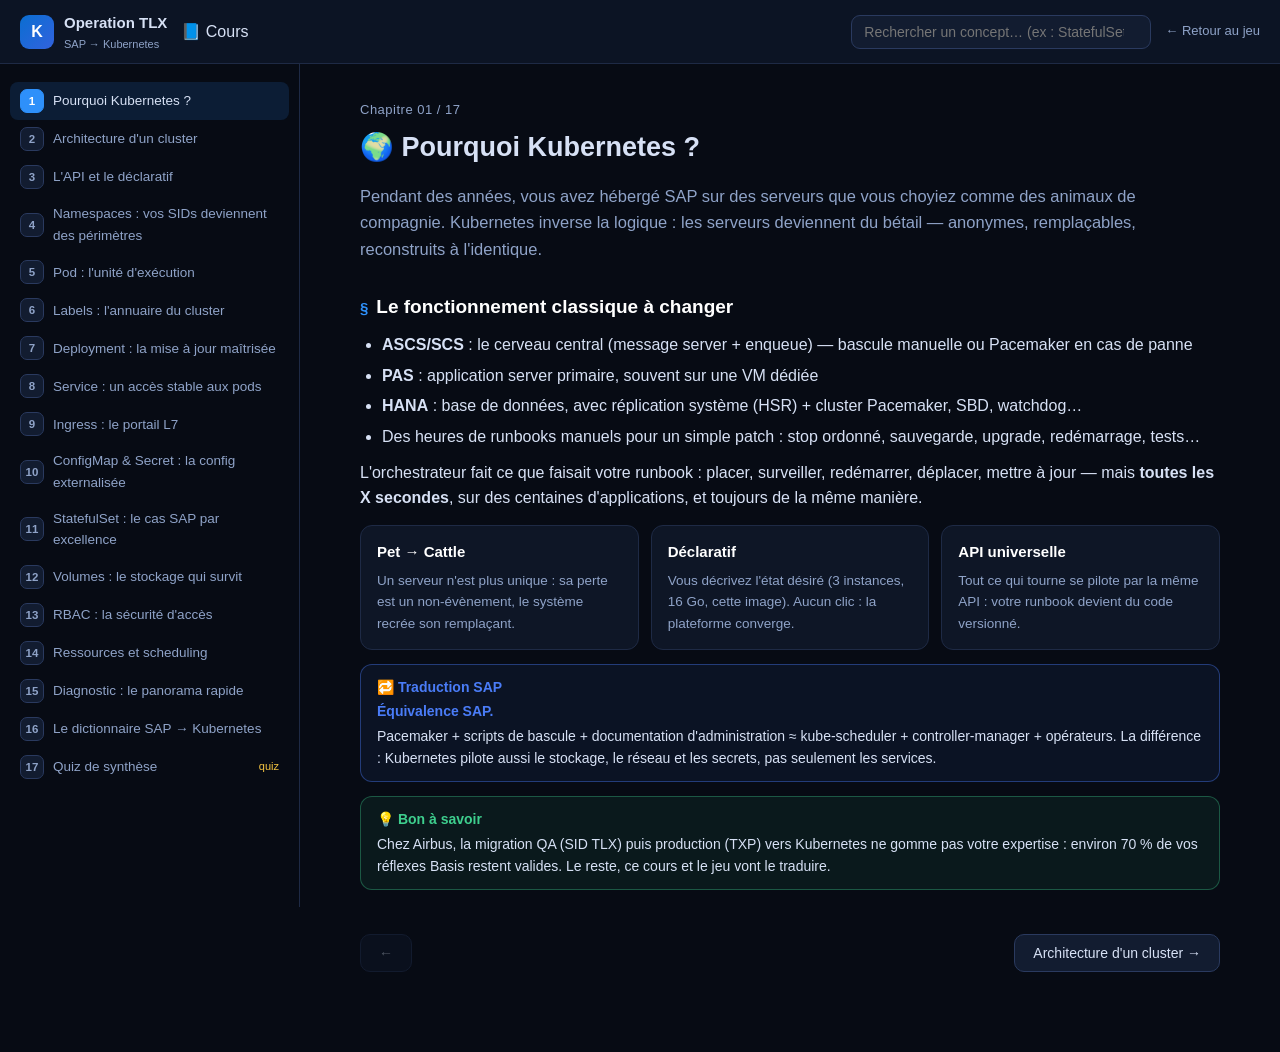
==== cours.html @ 3c425fb2 "Ajout du cours Kubernetes (cours.html) : 17 chapitres + quiz, navigation, recherche" ====
<!DOCTYPE html>
<html lang="fr">
<head>
<meta charset="UTF-8">
<meta name="viewport" content="width=device-width, initial-scale=1.0">
<title>SAP → Kubernetes · Cours — Les concepts essentiels</title>
<link rel="icon" href="data:image/svg+xml,<svg xmlns='http://www.w3.org/2000/svg' viewBox='0 0 32 32'><circle cx='16' cy='16' r='15' fill='%230A6ED1'/><text x='16' y='22' font-size='17' text-anchor='middle' fill='white' font-family='Arial' font-weight='bold'>K</text></svg>">
<style>
:root{
  --bg:#070b14; --panel:#0e1626; --panel2:#121c30; --line:#1e2a45; --line2:#2a3a5f;
  --txt:#d7e1f5; --muted:#8fa3c8; --blue:#2e90fa; --kblue:#4a7cf7; --green:#3ecf8e;
  --red:#ff6b6b; --yellow:#f5c542;
  --font:"Segoe UI",-apple-system,Roboto,"Helvetica Neue",Arial,sans-serif;
  --mono:ui-monospace,"Cascadia Code",Consolas,"Courier New",monospace;
}
*{box-sizing:border-box;margin:0;padding:0}
body{background:var(--bg);color:var(--txt);font-family:var(--font);line-height:1.6}
a{color:var(--kblue);text-decoration:none}
a:hover{text-decoration:underline}

/* ---------- Topbar ---------- */
.topbar{position:sticky;top:0;z-index:10;background:rgba(14,22,38,.92);backdrop-filter:blur(8px);
  border-bottom:1px solid var(--line);display:flex;align-items:center;gap:14px;padding:10px 20px}
.brand{display:flex;align-items:center;gap:10px;color:var(--txt)}
.brand-mark{width:34px;height:34px;border-radius:9px;background:linear-gradient(135deg,#0a6ed1,#3262de);
  display:grid;place-items:center;font-weight:800;color:#fff}
.brand-txt b{font-size:15px} .brand-txt em{display:block;font-style:normal;font-size:11px;color:var(--muted)}
.brand .tag{font-size:11px;color:var(--green);border:1px solid rgba(62,207,142,.35);padding:2px 8px;border-radius:99px}
.topbar .spacer{flex:1}
.search{background:var(--panel2);border:1px solid var(--line2);color:var(--txt);border-radius:9px;
  padding:8px 12px;width:min(300px,32vw);font-family:var(--font);font-size:14px;outline:none}
.search:focus{border-color:var(--blue)}
.backlink{font-size:13px;color:var(--muted);white-space:nowrap}

/* ---------- Layout ---------- */
.layout{display:grid;grid-template-columns:300px 1fr;max-width:1400px;margin:0 auto}
aside{border-right:1px solid var(--line);padding:18px 10px;position:sticky;top:57px;height:calc(100vh - 57px);overflow-y:auto}
.toc-item{display:flex;gap:9px;align-items:center;padding:7px 10px;border-radius:8px;cursor:pointer;color:var(--muted);font-size:13.5px}
.toc-item:hover{background:var(--panel2);color:var(--txt)}
.toc-item.active{background:rgba(46,144,250,.14);color:var(--txt)}
.toc-item .n{width:24px;height:24px;border-radius:7px;background:var(--panel2);display:grid;place-items:center;
  font-size:11.5px;font-weight:700;flex:none;border:1px solid var(--line2)}
.toc-item.active .n{background:var(--blue);border-color:var(--blue);color:#fff}
.toc-item .qt{color:var(--yellow);font-size:11px;margin-left:auto}
main{padding:26px 34px 80px;min-width:0}

/* ---------- Chapter ---------- */
.chapter{max-width:860px;margin:0 auto}
.chapter .kicker{color:var(--muted);font-size:13px;letter-spacing:.5px}
.chapter h1{font-size:27px;margin:4px 0 18px;line-height:1.25}
.chapter h2{font-size:19px;margin:30px 0 10px;color:#fff}
.chapter h2 .anchor{color:var(--blue);font-size:15px;margin-right:8px}
.chapter p{margin:10px 0}
p.dim{color:var(--muted);font-size:14px}
p.lead{font-size:16.5px;color:var(--muted)}
ul.dots{margin:10px 0 10px 22px}
ul.dots li{margin:5px 0}
code{font-family:var(--mono);font-size:.92em;background:var(--panel2);border:1px solid var(--line);
  border-radius:5px;padding:1px 6px;color:#9ecbff}

/* cards */
.grid2{display:grid;grid-template-columns:1fr 1fr;gap:14px;margin:14px 0}
.grid3{display:grid;grid-template-columns:repeat(3,1fr);gap:12px;margin:14px 0}
@media (max-width:900px){.grid2,.grid3{grid-template-columns:1fr}.layout{grid-template-columns:1fr}aside{display:none}}
.card{background:var(--panel);border:1px solid var(--line);border-radius:12px;padding:14px 16px}
.card h3{font-size:15px;margin-bottom:6px;color:#fff}
.card p{font-size:13.5px;color:var(--muted);margin:0}
.card.ui{border-color:rgba(74,124,247,.5)}
.card.wk{border-color:rgba(62,207,142,.45)}

/* callouts */
.callout{border-radius:12px;padding:12px 16px;margin:14px 0;font-size:14px;border:1px solid;line-height:1.55}
.callout b{display:block;margin-bottom:3px}
.co-tip{background:rgba(62,207,142,.07);border-color:rgba(62,207,142,.35)}.co-tip b{color:var(--green)}
.co-warn{background:rgba(255,107,107,.07);border-color:rgba(255,107,107,.35)}.co-warn b{color:var(--red)}
.co-map{background:rgba(74,124,247,.07);border-color:rgba(74,124,247,.4)}.co-map b{color:var(--kblue)}

/* code block */
.codebar{display:flex;justify-content:space-between;align-items:center;background:var(--panel2);
  border:1px solid var(--line2);border-bottom:0;border-radius:10px 10px 0 0;padding:6px 14px;font-size:12px;color:var(--muted)}
.copy{cursor:pointer;color:var(--muted);font-size:12px;background:none;border:1px solid var(--line2);border-radius:6px;padding:2px 10px}
.copy:hover{color:var(--txt);border-color:var(--kblue)}
pre{background:#04070d;border:1px solid var(--line2);border-radius:0 0 10px 10px;padding:14px 16px;
  overflow-x:auto;font-family:var(--mono);font-size:13px;line-height:1.55;margin:0 0 14px;color:#cde3ff}

/* tables */
.tbl{width:100%;border-collapse:collapse;margin:14px 0;font-size:13.5px;border:1px solid var(--line);border-radius:12px;overflow:hidden}
.tbl th{background:var(--panel2);text-align:left;padding:9px 12px;color:#fff;font-size:13px;border-bottom:1px solid var(--line2)}
.tbl td{padding:8px 12px;border-bottom:1px solid var(--line);vertical-align:top}
.tbl tr:last-child td{border-bottom:0}
.tbl .sap{color:var(--yellow);font-weight:600;white-space:nowrap}
.tbl .k8s{color:var(--kblue);font-family:var(--mono);font-size:12.5px;white-space:nowrap}

/* quiz */
.quiz{background:var(--panel);border:1px solid var(--line);border-radius:14px;padding:18px 20px;margin:16px 0}
.quiz .q{font-weight:600;margin-bottom:10px}
.opt{display:block;width:100%;text-align:left;background:var(--panel2);border:1px solid var(--line2);color:var(--txt);
  border-radius:9px;padding:9px 14px;margin:7px 0;cursor:pointer;font-family:var(--font);font-size:14px}
.opt:hover{border-color:var(--kblue)}
.opt.ok{border-color:var(--green);background:rgba(62,207,142,.12)}
.opt.ko{border-color:var(--red);background:rgba(255,107,107,.12)}
.quiz .why{margin-top:10px;font-size:13.5px;color:var(--muted);border-left:3px solid var(--line2);padding-left:12px;display:none}
.quiz .why.show{display:block}

/* nav bottom */
.ch-nav{display:flex;justify-content:space-between;gap:12px;margin-top:44px}
.ch-nav button{background:var(--panel2);border:1px solid var(--line2);color:var(--txt);border-radius:10px;
  padding:10px 18px;cursor:pointer;font-size:14px;max-width:48%}
.ch-nav button:hover:enabled{border-color:var(--blue)}
.ch-nav button:disabled{opacity:.35;cursor:default}
.toc-item.finding{border:1px dashed rgba(245,197,66,.5)}
</style>
</head>
<body>

<header class="topbar">
  <a class="brand" href="index.html">
    <span class="brand-mark">K</span>
    <span class="brand-txt"><b>Operation TLX</b><em>SAP → Kubernetes</em></span>
  </a>
  <span class="tag">📘 Cours</span>
  <div class="spacer"></div>
  <input id="search" class="search" type="search" placeholder="Rechercher un concept… (ex : StatefulSet, HANA, PVC)">
  <a class="backlink" href="index.html">← Retour au jeu</a>
</header>

<div class="layout">
  <aside id="toc"></aside>
  <main><div id="content"></div></main>
</div>

<script>
/* ================================================================
   COURS — Concepts Kubernetes pour administrateurs SAP
   Schéma des blocs :
     {p:"..."}            paragraphe
     {lead:"..."}         chapô
     {dim:"..."}          note en second plan
     {h:"...", sub:"..."} sous-titre
     {ul:[...]}           liste à puces (HTML accepté)
     {tip:"..."} / {warn:"..."} / {map:"..."}   encarts
     {code:"bash", t:"titre", src:`...`}        bloc de code copiable
     {tbl:[[en-têtes…], [ligne…]]}              tableau
     {panels:[{cls,h,list:[[terme,desc]]}]}     2 colonnes papiers
     {cards:[{h,t}]} / {cards3:[{h,t}]}         cartes
   ================================================================ */
const CHAPTERS = [

/* ---------------- 1 ---------------- */
{ title:"Pourquoi Kubernetes ?", icon:"🌍", blocks:[
  {lead:"Pendant des années, vous avez hébergé SAP sur des serveurs que vous choyiez comme des animaux de compagnie. Kubernetes inverse la logique : les serveurs deviennent du bétail — anonymes, remplaçables, reconstruits à l'identique."},
  {h:"Le fonctionnement classique à changer", t:"Un paysage SAP 3-tiers installé à l'ancienne, c'est :"},
  {ul:[ "<b>ASCS/SCS</b> : le cerveau central (message server + enqueue) — bascule manuelle ou Pacemaker en cas de panne",
        "<b>PAS</b> : application server primaire, souvent sur une VM dédiée",
        "<b>HANA</b> : base de données, avec réplication système (HSR) + cluster Pacemaker, SBD, watchdog…",
        "Des heures de runbooks manuels pour un simple patch : stop ordonné, sauvegarde, upgrade, redémarrage, tests…"]},
  {p:"L'orchestrateur fait ce que faisait votre runbook : placer, surveiller, redémarrer, déplacer, mettre à jour — mais <b>toutes les X secondes</b>, sur des centaines d'applications, et toujours de la même manière."},
  {cards:[
    {h:"Pet → Cattle", t:"Un serveur n'est plus unique : sa perte est un non-évènement, le système recrée son remplaçant."},
    {h:"Déclaratif", t:"Vous décrivez l'état désiré (3 instances, 16 Go, cette image). Aucun clic : la plateforme converge."},
    {h:"API universelle", t:"Tout ce qui tourne se pilote par la même API : votre runbook devient du code versionné."}]},
  {map:"<b>Équivalence SAP.</b> Pacemaker + scripts de bascule + documentation d'administration ≈ kube-scheduler + controller-manager + opérateurs. La différence : Kubernetes pilote aussi le stockage, le réseau et les secrets, pas seulement les services."},
  {tip:"Chez Airbus, la migration QA (SID TLX) puis production (TXP) vers Kubernetes ne gomme pas votre expertise : environ 70 % de vos réflexes Basis restent valides. Le reste, ce cours et le jeu vont le traduire."}
]},

/* ---------------- 2 ---------------- */
{ title:"Architecture d'un cluster", icon:"🏗️", blocks:[
  {p:"Un cluster Kubernetes = un cerveau (<b>control plane</b>) + des muscles (<b>nodes</b>). Comme dans un paysage SAP : l'ASCS décide, les application servers exécutent."},
  {panels:[
    {cls:"ui", h:"Control plane — le « ASCS du cluster »", list:[
      ["kube-apiserver","La porte d'entrée unique : HTTPS/REST, authentifie et valide chaque requête. C'est LUI le cluster."],
      ["etcd","La mémoire (base clé-valeur) : liste des pods, config, secrets. Sauvegarder etcd = sauvegarder le cluster."],
      ["kube-scheduler","Le placeur : choisit sur quel node tourne chaque pod (CPU/RAM, affinité, contraintes)."],
      ["controller-manager","Les boucles de réconciliation : « l'état réel ≠ état désiré ? → corriger ». En continu."]]},
    {cls:"wk", h:"Node — le serveur de travail", list:[
      ["kubelet","L'agent : dialogue avec l'API, démarre les conteneurs, applique les health checks. Votre équivalent sapstart."],
      ["kube-proxy","Le routage du trafic réseau vers les pods (règles iptables/eBPF)."],
      ["container runtime","containerd / CRI-O : exécute les images. Docker n'est plus requis."],
      ["addons","CNI (réseau), CSI (stockage), CoreDNS (résolution de noms), metrics-server."]]}]},
  {warn:"<b>Ne jamais SSH sur un node control-plane les mains dans les poches.</b> On ne bricole pas le cerveau : tout passe par l'API server, seul composant autorisé à écrire dans etcd."},
  {code:"bash", t:"Voir l'état d'un cluster (le premier geste de chaque matin)", src:
`# Le « SAPGUI » de Kubernetes : un seul outil, tout le système
kubectl get nodes                     # les serveurs et leur statut
kubectl get nodes -o wide             # + version, OS, IP
kubectl top nodes                     # consommation CPU/RAM
kubectl describe node <node>          # détails techniques`},
  {map:"<b>Équivalence SAP.</b> Cluster Kubernetes ≈ votre datacenter physique entier. Node ≈ un hôte VM. Control plane ≈ ASCS + MDC du paysage. kubelet ≈ sapstart + sapcontrol."}
]},

/* ---------------- 3 ---------------- */
{ title:"L'API et le déclaratif", icon:"📜", blocks:[
  {lead:"Le principe fondateur : vous ne dites pas « fais ceci ». Vous décrivez <b>l'état désiré</b>, et le cluster s'arrange pour s'y tenir — en permanence."},
  {h:"Un manifest = une carte d'identité", t:"Tout objet Kubernetes est du YAML avec 4 sections :"},
  {code:"yaml", t:"Anatomie d'un objet Kubernetes", src:
`apiVersion: apps/v1        # quelle API / génération
kind: Deployment           # le type d'objet
metadata:                  # qui est-il ?
  name: pas-tlx
  namespace: tlx           # le SID auquel il appartient
  labels:
    app: sap-pas
spec:                      # ce que je VEUX
  replicas: 3              # 3 instances du PAS
  selector:
    matchLabels:
      app: sap-pas
  template:
    spec:
      containers:
      - name: pas
        image: registry.airbus.internal/sap/pas:latest`},
  {p:"Vos commandes passées à la main deviennent des <b>fichiers</b> : versionnés dans Git, relisibles, revus par diff. C'est ce qu'on appelle le <b>GitOps</b>."},
  {code:"bash", t:"Le trio à connaître", src:
`kubectl apply -f pas.yaml      # déclarer / mettre à jour (idempotent)
kubectl get deployments        # vérifier ce qui tourne
kubectl delete -f pas.yaml     # retirer l'objet`},
  {tip:"« <code>apply</code> » est <b>idempotent</b> : relancer 10 fois le même fichier donne le même résultat. C'est le Graal de l'exploitation SAP — plus de « attendez, j'ai déjà patché ça, ou pas ? »."},
  {map:"<b>Équivalence SAP.</b> Un manifest YAML ≈ votre paramétrage SAP (profils d'instance, autologon, table TVARVC) — mais en dehors de l'instance : versionné, relisible, testable."}
]},

/* ---------------- 4 ---------------- */
{ title:"Namespaces : vos SIDs deviennent des périmètres", icon:"📦", blocks:[
  {p:"Un <b>namespace</b> = un compartiment de nommage, de quotas et de droits. Chez Airbus, un SID = un namespace. Tous les objets du système TLX vivent dans <code>tlx</code>."},
  {code:"bash", t:"Circuler entre les SIDs (namespaces)", src:
`kubectl get namespaces                 # la liste des SIDs
kubectl get pods -n tlx                # tout ce qui tourne dans TLX
kubectl config set-context --current --namespace=tlx   # se « loger » dans TLX`},
  {cards:[
    {h:"Isolation de noms", t:"Le pod <code>pas</code> du namespace <code>tlx</code> et celui de <code>txp</code> coexistent sans conflit."},
    {h:"Isolation de droits (RBAC)", t:"L'équipe QA n'a accès qu'à <code>tlx</code> ; l'équipe prod qu'à <code>txp</code>."},
    {h:"Isolation de ressources", t:"ResourceQuota : TLX ne peut pas manger les ressources de TXP."}]},
  {warn:"Un namespace isole les <b>objets</b>, pas le réseau ni le stockage par défaut. Un pod de <code>tlx</code> peut joindre un pod de <code>txp</code> sans une politique réseau (NetworkPolicy) explicite."},
  {map:"<b>Équivalence SAP.</b> Namespace ≈ SID + client SAP + cluster système, fusionnés en un seul concept : <code>namespace tlx</code> ≈ votre QA avec son client 100."}
]},

/* ---------------- 5 ---------------- */
{ title:"Pod : l'unité d'exécution", icon:"🫧", blocks:[
  {lead:"Le <b>pod</b> est la plus petite unité que Kubernetes déploie : un ou plusieurs conteneurs qui partagent réseau, stockage éphémère et cycle de vie."},
  {cards:[
    {h:"Un Pod = une instance applicative", t:"Une instance PAS, un kernel HANA, un sidecar de logs. Un conteneur n'est PAS une application : un pod parfois plusieurs les embarquent."},
    {h:"Un Pod = mortel", t:"Un pod peut mourir à tout instant (crash, node en panne, mise à jour, autoscaling). Ne vous attachez jamais à son nom : il contient un identifiant aléatoire."}]},
  {h:"Les 3 sondes de santé", t:"Pour que le control plane sache si votre application est utilisable :"},
  {tbl:[["Sonde","À quoi elle sert","Exemple SAP"],
        ["<span class='k8s'>liveness</span>","Le conteneur est-il bloqué ? Si oui → redémarrage automatique","SAPMMC « process hung » sur le dispatcher"],
        ["<span class='k8s'>readiness</span>","Peut-il accepter du trafic ? Si non → sorti du load-balancing, mais PAS redémarré","ICM pas encore initialisé : PAS démarré mais pas inscrit au gateway"],
        ["<span class='k8s'>startup</span>","Période de grâce au démarrage avant d'appliquer la liveness","Le kernel SAP démarre lentement, c'est normal"]]},
  {code:"yaml", t:"Un pod SAP + sidecar, avec sondes", src:
`apiVersion: v1
kind: Pod
metadata:
  name: pas-tlx-0
  namespace: tlx
  labels:
    app: sap-pas
spec:
  containers:
  - name: disp-work           # le PAS
    image: sap/pas:7.90
    ports:
    - containerPort: 3200     # dispatcher
    - containerPort: 3300     # gateway
    livenessProbe:
      httpGet: { path: /health, port: 8080 }
    readinessProbe:
      httpGet: { path: /ready, port: 8080 }
  - name: sidecar-logs        # partage le même réseau que le PAS
    image: fluent-bit:latest`},
  {code:"kubectl", t:"Dépanner un pod (le réflexe Basis)", src:
`kubectl get pods -n tlx                  # STATUS : Running, CrashLoopBackOff, OOMKilled…
kubectl describe pod pas-tlx-0 -n tlx    # événements, raisons, images tirées
kubectl logs pas-tlx-0 -c disp-work -n tlx        # le « dev_disp.log »
kubectl exec -it pas-tlx-0 -n tlx -- bash         # mode sapdba
kubectl delete pod pas-tlx-0 -n tlx      # le Deployment en recrée un autre`},
  {warn:"<b>CrashLoopBackOff</b> = votre conteneur crashe en boucle. Cause n°1 en migration SAP : consommation mémoire du kernel/JVM &gt; RAM allouée au pod (vérifiez <code>OOMKilled</code> dans <code>kubectl describe</code>)."}
]},

/* ---------------- 6 ---------------- */
{ title:"Labels : l'annuaire du cluster", icon:"🏷️", blocks:[
  {p:"Un <b>label</b> est une paire clé=valeur collée sur chaque objet. Ce n'est PAS décoratif : c'est LE mécanisme par lequel Kubernetes relie les objets entre eux."},
  {cards:[
    {h:"Sélection", t:"Un Service ne « contient » pas les pods : il regarde quels pods portent <code>app: sap-pas</code>."},
    {h:"Multi-dimension", t:"Un pod peut porter <code>app: pas, sid: tlx, env: qa</code> — on le filtre par n'importe quelle combinaison."}]},
  {code:"bash", t:"Requêter comme un DBA", src:
`kubectl get pods -n tlx -l app=sap-pas        # tous les PAS
kubectl get pods -n tlx -l 'env in (qa,dev)'  # plusieurs environnements
kubectl get all -n tlx -l sid=tlx             # les objets de ce SID`},
  {map:"<b>Équivalence SAP.</b> Labels ≈ votre logique de structuration dans <code>T000</code> (inventaire des systèmes et clients), étendue à tout : pods, services, volumes, secrets."}
]},

/* ---------------- 7 ---------------- */
{ title:"Deployment : la mise à jour maîtrisée", icon:"🚀", blocks:[
  {lead:"Le <b>Deployment</b> gère des pods identiques en série, une mise à jour par roulement et un historique de révisions. C'est ce qui remplace votre fenêtre de maintenance classique."},
  {h:"Le duo Deployment + ReplicaSet", t:"Le Deployment déclare combien de répliques ; un ReplicaSet maintient exactement N pods. Chaque nouvelle version crée un ReplicaSet : le retour arrière s'effectue instantanément."},
  {code:"yaml", t:"Deployment avec mise à jour en roulement", src:
`apiVersion: apps/v1
kind: Deployment
metadata:
  name: pas-tlx
  namespace: tlx
spec:
  replicas: 3
  strategy:
    type: RollingUpdate
    rollingUpdate:
      maxSurge: 1          # démarrage possible d'1 pod de plus pendant l'upgrade
      maxUnavailable: 0    # jamais moins de 3 pods disponibles
  selector:
    matchLabels: { app: sap-pas }
  template:
    metadata: { labels: { app: sap-pas } }
    spec:
      containers:
      - name: pas
        image: registry.airbus.prod/sap/pas:7.90-sp3   # ← ici, la mise à jour`},
  {code:"bash", t:"Les commandes de mise à jour", src:
`kubectl set image deployment/pas-tlx pas=.../pas:7.90-sp4 -n tlx
kubectl rollout status deployment/pas-tlx -n tlx    # suivre le roulement
kubectl rollout restart deployment/pas-tlx -n tlx   # redémarrage propre = patch
kubectl rollout undo deployment/pas-tlx -n tlx      # retour arrière immédiat`},
  {tip:"« <code>rollout undo</code> » en une seconde ce que Pacemaker + snapshot + runbook faisaient en 45 minutes."},
  {h:"Horizontal Pod Autoscaler (HPA)", t:"À la manière d'une ressource dynamique, mais au niveau applicatif : si le CPU moyen dépasse X %, ajouter automatiquement des instances du PAS."},
  {map:"<b>Équivalence SAP.</b> Deployment ≈ la notion d'instances app server supplémentaires dans un système réplicables horizontal, piloté par le cluster au lieu du clic SAPMMC."}
]},

/* ---------------- 8 ---------------- */
{ title:"Service : un accès stable aux pods", icon:"🔀", blocks:[
  {lead:"Les pods naissent et meurent, avec des IP éphémères. Le <b>Service</b> donne une IP + un nom DNS stables, face à un groupe de pods sélectionnés par label."},
  {h:"Le CoreDNS fait le magicien", t:"Chaque service aura un nom DNS : <code>pas-gw.tlx.svc.cluster.local</code>. Les autres pods le résolvent nativement — plus de maintenance de fichiers hosts."},
  {tbl:[["Type d'un Service","Équivalent concret","Usage SAP"],
        ["<span class='k8s'>ClusterIP</span>","IP interne au cluster","Conversation ASCS ↔ PAS, HANA ↔ PAS"],
        ["<span class='k8s'>NodePort</span>","Port ouvert sur chaque node (30xxx)","Debug externe, outil qui ne comprend pas le DNS interne"],
        ["<span class='k8s'>LoadBalancer</span>","Load-balancer cloud (OCI), IP publique","Front web ICM exposé aux clients"],
        ["<span class='k8s'>ExternalName</span>","Alias DNS","Pointe vers un système SAP qui reste sur VM, pendant la migration"]]},
  {code:"yaml", t:"Service pour la passerelle du PAS", src:
`apiVersion: v1
kind: Service
metadata:
  name: pas-gw
  namespace: tlx
spec:
  type: ClusterIP                 # invisible de l'extérieur : parfait
  selector:
    app: sap-pas                  # ← TOUS les pods qui portent ce label
  ports:
  - name: gw
    port: 3300                    # le port servi
    targetPort: 3300              # le port du pod`},
  {map:"<b>Équivalence SAP.</b> Service ClusterIP ≈ le naming via message server (<code>ms/…</code>): un point d'entrée fiable vers des instances potentiellement mouvantes. DNS + load-balancer privatif."}
]},

/* ---------------- 9 ---------------- */
{ title:"Ingress : le portail L7", icon:"🌐", blocks:[
  {lead:"Un <b>Ingress</b> reçoit le trafic HTTP/HTTPS extérieur (via un LoadBalancer) et le route, par nom d'hôte et chemin, vers les bons Services. C'est votre reverse-proxy du datacenter, en version déclarative."},
  {code:"yaml", t:"Ingress : une URL, un point d'entrée TLS unique", src:
`apiVersion: networking.k8s.io/v1
kind: Ingress
metadata:
  name: airbus-sap
  namespace: tlx
  annotations:
    cert-manager.io/cluster-issuer: letsencrypt   # certificats automatiques
spec:
  tls:
  - hosts: [ sap-tlx.airbus.internal ]
    secretName: sap-tlx-tls
  rules:
  - host: sap-tlx.airbus.internal
    http:
      paths:
      - path: /
        pathType: Prefix
        backend:
          service:
            name: pas-gw
            port: { number: 3300 }`},
  {tip:"C'est exactement le rôle de Caddy sur le serveur qui héberge ce jeu : terminer le HTTPS, router vers le bon conteneur. Kubernetes industrialise ce pattern à toute échelle."}
]},

/* ---------------- 10 ---------------- */
{ title:"ConfigMap & Secret : la config externalisée", icon:"🔐", blocks:[
  {lead:"La règle d'or de Kubernetes : <b>une image immuable</b>. Ce qui change d'un environnement à l'autre est injecté au démarrage, jamais codé en dur."},
  {cards:[
    {h:"ConfigMap", t:"De la config lisible : paramètres de profil, fichiers de config, variables d'environnement. Montée comme variables ou volume."},
    {h:"Secret", t:"Les données sensibles : mots de passe BDD, certificats, clés TLS. Encodés base64 (pas du chiffrement!), montés idem."}]},
  {code:"bash", t:"Créer depuis la CLI", src:
`kubectl create configmap pas-profile --from-file=DEFAULT.PFL -n tlx
kubectl create secret generic hana-credentials \\
    --from-literal=username=SAPABAP1 \\
    --from-literal=password='Th3Re4lP455w0rd' -n tlx
kubectl get secret hana-credentials -n tlx -o jsonpath='{.data.password}' | base64 -d`},
  {warn:"Un <b>Secret n'est PAS chiffré</b> dans etcd sans config explicite (EncryptionConfiguration). Dans la vraie vie Airbus, les secrets de valeur sont détenus par un coffre externe (Vault) : le Secret Kubernetes ne transporte qu'un jeton."}
]},

/* ---------------- 11 ---------------- */
{ title:"StatefulSet : le cas SAP par excellence", icon:"🏃", blocks:[
  {lead:"Un <b>StatefulSet</b> = un Deployment, mais avec une <b>identité fixe et persistante</b> : pods nommés, démarrage ordonné, stockage dédié par réplique."},
  {p:"Règlesimple en SAP : tout ce qui a une « personnalité » (HANA, ASCS/ERS, PAS unique) veut un StatefulSet. Tout ce qui est anonyme et répliquable (web dispatcher, PAS scalables) reste en Deployment."},
  {tbl:[["Besoin SAP","Ce qu'apporte le StatefulSet"],
        ["Chaque instance garde son nom stable","Pods appelés <code>hana-0</code>, <code>hana-1</code> — jamais renommés"],
        ["Maîtriser l'ordre de démarrage","HSR : <code>hana-0</code> (primaire) démarre avant <code>hana-1</code> (secondaire)"],
        ["Stockage persistant par instance","Chaque réplique a SA PVC, son volume dédié"],
        ["Joindre une instance précise","Le Service « headless » permet de joindre <code>hana-0.hana.tlx.svc.cluster.local</code>"]]},
  {code:"yaml", t:"StatefulSet pour un couple HANA HSR (simplifié)", src:
`apiVersion: apps/v1
kind: StatefulSet
metadata:
  name: hana
  namespace: tlx
spec:
  serviceName: hana-headless      # Service headless : DNS par pod
  replicas: 2                     # primaire + secondaire (HSR)
  selector: { matchLabels: { app: hana } }
  template:
    metadata: { labels: { app: hana } }
    spec:
      affinity:
        podAntiAffinity:          # jamais les 2 sur le même node !
          requiredDuringSchedulingIgnoredDuringExecution:
          - labelSelector: { matchLabels: { app: hana } }
            topologyKey: kubernetes.io/hostname
      containers:
      - name: hana
        image: sap/hana:2-sps07
        volumeMounts:
        - { name: data, mountPath: /hana/data }
  volumeClaimTemplates:           # 1 PVC par réplique, généré automatiquement
  - metadata: { name: data }
    spec:
      accessModes: [ ReadWriteOnce ]
      resources: { requests: { storage: 1Ti } }`},
  {map:"<b>Équivalence SAP.</b> StatefulSet ≈ la personnalité d'une instance nommée. Les contraintes Pacemaker (colocation, ordre) deviennent <code>podAntiAffinity</code> + <code>podManagementPolicy</code>."}
]},

/* ---------------- 12 ---------------- */
{ title:"Volumes : le stockage qui survit", icon:"💾", blocks:[
  {lead:"Le stockage interne d'un pod est éphémère — tout fichier externe non persistant disparaît au redémarrage. Tout ce qui constitue une base SAP doit vivre sur un <b>volume persistant</b>."},
  {h:"Les trois acteurs", t:""},
  {cards:[
    {h:"PVC (PersistentVolumeClaim)", t:"La demande de l'application : « je veux 1 To en RWO pour HANA »."},
    {h:"PV (PersistentVolume)", t:"La ressource réelle fournie par le cluster, gérée par les drivers CSI."},
    {h:"StorageClass", t:"La politique de provisionnement : quel stockage (Disque OCI, NFS, local SSD), quelle performance, quelle règle de réclamation."}]},
  {code:"yaml", t:"PVC pour HANA", src:
`apiVersion: v1
kind: PersistentVolumeClaim
metadata: { name: hana-data, namespace: tlx }
spec:
  storageClassName: oci-bv-ultra    # Iops max, exigé par HANA
  accessModes: [ ReadWriteOnce ]    # un seul node à la fois
  resources:
    requests: { storage: 1Ti }`},
  {tbl:[["Mode d'accès","Concrètement","Usage SAP"],
        ["<span class='k8s'>RWO</span> (ReadWriteOnce)","Monter par 1 seul node en lire-écrire","Bases de données (HANA), filesystem ASCS"],
        ["<span class='k8s'>ROX</span> (ReadOnlyMany)","Partagé en lecture par des milliers de pods","Fichiers de référence, packages d'installation"],
        ["<span class='k8s'>RWX</span> (ReadWriteMany)","Partagé en lecture-écriture (NFS type)","Répertoire de transport <code>/usr/sap/trans</code>, logs partagés"]]},
  {tip:"Le volume <code>/usr/sap/trans</code> partagé entre 5 systèmes SAP est LE cas RWX classique : en Kubernetes, un seul PVC RWX monté par tous les pods concernés."}
]},

/* ---------------- 13 ---------------- */
{ title:"RBAC : la sécurité d'accès", icon:"🛂", blocks:[
  {lead:"À Kubernetes, tout le monde est un utilisateur ou un processus. Chaque action passe par l'API server et est contrôlée par le <b>RBAC</b> (Role-Based Access Control)."},
  {cards:[
    {h:"Role + RoleBinding", t:"Dans un namespace : « l'équipe QA peut lire et créer des pods dans tlx »."},
    {h:"ClusterRole + ClusterRoleBinding", t:"Au niveau cluster : « les admins peuvent toucher à tout, y compris les nodes »."},
    {h:"ServiceAccount", t:"L'identité d'un <b>pod</b>, pas d'une personne. Ex : l'agent de sauvegarde Velero, cert-manager."}]},
  {code:"yaml", t:"Laisser l'utilisateur Arnaud lire uniquement <code>tlx</code>", src:
`apiVersion: rbac.authorization.k8s.io/v1
kind: Role
metadata: { name: qa-readonly, namespace: tlx }
rules:
- apiGroups: [ "" ]
  resources: [ pods, services, deployments ]
  verbs: [ get, list, watch ]
---
apiVersion: rbac.authorization.k8s.io/v1
kind: RoleBinding
metadata: { name: qa-readonly-binding, namespace: tlx }
subjects:
- kind: User
  name: arnaud@airbus.example
roleRef:
  kind: Role
  name: qa-readonly
  apiGroup: rbac.authorization.k8s.io`},
  {map:"<b>Équivalence SAP.</b> RBAC ≈ PFCG (rôles et autorisations SAP), mais versionné en YAML et appliqué. Le ServiceAccount ≈ un utilisateur système technique dédié aux processus internes."}
]},

/* ---------------- 14 ---------------- */
{ title:"Ressources et scheduling", icon:"⚖️", blocks:[
  {lead:"Combien de RAM ce PAS consommera-t-il ? Sur quel node peut-il tourner ? C'est le volet <b>planification</b> — ce que Pacemaker faisait avec des contraintes."},
  {cards:[
    {h:"requests (le promis)", t:"La mémoire et CPU garantis par le scheduler. C'est avec ces chiffres qu'il choisit le node."},
    {h:"limits (le plafond)", t:"Le maximum autorisé. Dépasser les limites CPU ralentit votre process. Dépasser la mémoire : le conteneur est tué (OOMKilled)."}]},
  {tbl:[["Classe QoS","Obtenue quand","Priorité en cas de stress du node"],
        ["<span class='k8s'>Guaranteed</span>","limits == requests sur tous les conteneurs","Le plus protégé — pods HANA, ASCS"],
        ["<span class='k8s'>Burstable</span>","requests &lt; limits","PAS, outils internes"],
        ["<span class='k8s'>BestEffort</span>","aucune demande","À éviter absolument pour SAP"]]},
  {h:"Choisir un node : affinité, taints, tolérations", t:""},
  {ul:["<b>nodeSelector</b> : gros filtre (« ce pod veut un node avec SSD NVMe »).",
       "<b>podAntiAffinity</b> : jamais les deux HANA sur le même node (HSR).",
       "<b>Taints / Tolérations</b> : un node marqué <code>dedicated-sap:NoSchedule</code> refuse tout pod sans la tolérance correspondante. C'est un cluster dédié SAP, proprement."]},
  {code:"yaml", t:"Un pod HANA réservé à un node dédié", src:
`spec:
  nodeSelector:
    workload: sap-hana     # le node porte ce label
  tolerations:
  - key: dedicated-sap     # il tolère le taint « dedicated-sap »
    operator: Exists
    effect: NoSchedule
  resources:
    requests: { memory: "256Gi", cpu: "32" }
    limits:   { memory: "256Gi", cpu: "32" }   # => QoS Guaranteed`},
  {map:"<b>Équivalence SAP.</b> Taint/Toleration ≈ affectation statique dans un cluster Pacemaker. requests/limits ≈ le paramétrage mémoire du kernel et du JVM, désormais déclarés instance par instance dans le YAML."}
]},

/* ---------------- 15 ---------------- */
{ title:"Diagnostic : le panorama rapide", icon:"🔧", blocks:[
  {lead:"La procédure de dépannage standard, dans le bon ordre — comme un diagnostic Basis, mais au plus près de l'infrastructure."},
  {code:"kubectl", t:"Le cercle d'or", src:
`# 1. L'ensemble, trié, en ciblant les pods suspects
kubectl get pods -n tlx | grep -v Running

# 2. Les détails d'un pod problématique
kubectl describe pod bad-pod -n tlx
#    → tout en bas, la section "Events" fait foi

# 3. Les logs
kubectl logs bad-pod -n tlx --previous       # logs avant le crash !

# 4. Les objets parents
kubectl get deployment/statefulset -n tlx

# 5. Le niveau node
kubectl describe node node-3
kubectl top nodes ; kubectl top pods -n tlx

# 6. Les événements du namespace (le journal du cluster)
kubectl get events -n tlx --sort-by=.lastTimestamp`},
  {tbl:[["Status du pod","Signification générale","Le réflexe Basis"],
        ["<span class='k8s'>ImagePullBackOff</span>","Image inexistante / registry inaccessible / secret d'auth manquant","Vérifier le tag de l'image et les credentials du registry"],
         ["<span class='k8s'>CrashLoopBackOff</span>","Le process tourne puis meurt en boucle","Logs + --previous. Erreur de config SAP typique"],
         ["<span class='k8s'>OOMKilled (137)</span>","Dépassement de la limite mémoire","Baisser la charge ou monter <code>limits.memory</code>"],
         ["<span class='k8s'>Pending</span>","Le scheduler ne trouve pas de node (ressource, affinité, taint)","<code>describe pod</code> → Events : la raison y est écrite"],
         ["<span class='k8s'>ContainerCreating</span> (figé)","Volume / montage qui ne se provisionne jamais","Regarder la PVC, le driver CSI, le node"]]},
  {tip:"L'outil <b>K9s</b> (UI terminal) regroupe tous ces vues en deux frappes et devient le nouveau SAPMMC. Indispensable."}
]},

/* ---------------- 16 ---------------- */
{ title:"Le dictionnaire SAP → Kubernetes", icon:"🗺️", blocks:[
  {lead:"La table de traduction complète : votre univers correspond toujours à un objet précis."},
  {tbl:[["Monde SAP","monde Kubernetes","Remarque"],
        ["<span class='sap'>SID (TLX, TXP)</span>","<span class='k8s'>Namespace</span>","Périmètre de nommage, droits, quotas"],
         ["<span class='sap'>ASCS/SCS</span>","<span class='k8s'>StatefulSet + Service</span>","L'identité de l'instance est préservée"],
         ["<span class='sap'>PAS</span>","<span class='k8s'>Deployment (RollingUpdate)</span>","Répliques scalables sans état"],
         ["<span class='sap'>HANA</span>","<span class='k8s'>StatefulSet + PVC + antAffinity</span>","+ opérateur HANA pour la gestion HSR"],
         ["<span class='sap'>Profils d'instance SAP</span>","<span class='k8s'>ConfigMap</span>","Paramètres extérieurs à l'image"],
         ["<span class='sap'>SECSTORE / clés BDD</span>","<span class='k8s'>Secret (via Vault)</span>","Mots de passe, certificats"],
         ["<span class='sap'>/usr/sap/trans</span>","<span class='k8s'>PVC RWX</span>","Le répertoire de transport partagé"],
         ["<span class='sap'>Contraintes Pacemaker</span>","<span class='k8s'>Affinity / Taints / Tolérations</span>","Placement des pods"],
         ["<span class='sap'>Message server (ms/…)</span>","<span class='k8s'>Service</span>","Point d'entrée stable"],
         ["<span class='sap'>URL ICM / HTTP</span>","<span class='k8s'>Ingress</span>","HTTPS + routing L7"],
         ["<span class='sap'>PFCG (autorisations)</span>","<span class='k8s'>RBAC (Role/Binding)</span>","Versionné dans Git"],
         ["<span class='sap'>ST06 / SAPMMC monitor</span>","<span class='k8s'>kubectl top / K9s / Grafana</span>","La supervision est native"],
         ["<span class='sap'>Transports (CTS+)</span>","<span class='k8s'>Git + GitOps (ArgoCD)</span>","La nouvelle chaîne dev → QA → prod"],
         ["<span class='sap'>sapstart / sapcontrol</span>","<span class='k8s'>kubelet + probes</span>","Le cluster sait démarrer / surveiller / recréer"]]},
  {dim:"Cette correspondance est également disponible en jeu (bouton 📘 Logbook), où chacun de ces concepts se retrouve en mission."}
]},

/* ---------------- 17 ---------------- */
{ title:"Quiz de synthèse", icon:"🎓", quiz:true, blocks:[
  {lead:"10 questions, 20 points chacune : validez vos acquis avant de reprendre le jeu."}
]}
];

/* ================================================================
   Quiz
   ================================================================ */
const QUIZ = [
  {q:"« Un PAS (pod) crashe » est détecté automatiquement par…",
   o:["L'ingénieur de garde via Grafana","La health probe liveness (si configurée)","SAPMMC","Le scheduler"],a:1,
   why:"La liveness probe fait redémarrer le conteneur par le kubelet — l'équivalent automatique de « sapcontrol -status » en boucle."},
  {q:"Quel objet garantit l'identité stable d'une instance HANA ?",
   o:["Deployment","StatefulSet","DaemonSet","Job"],a:1,
   why:"StatefulSet = noms de pods stables (hana-0, hana-1), stockage persistant, ordonnancement prévisible."},
  {q:"Les autres pods du système doivent joindre le PAS, sans aucune exposition extérieure. Quel objet ?",
   o:["Ingress","Service type NodePort","Service type ClusterIP","ConfigMap"],a:2,
   why:"ClusterIP : IP stable interne au cluster + nom DNS. Ingress est dédié au trafic HTTP externe."},
  {q:"Votre PAS consomme 14,8 Go de RAM, sa limite est 14 Go. Que se passe-t-il ?",
   o:["Rien","Le conteneur est tué (OOMKilled, exit 137)","Le système swappe automatiquement","L'orchestrateur réduit sa charge"],a:1,
   why:"Dépasser la limite mémoire = OOMKill immédiat par le kernel. La vraie mémoire du process SAP doit être contrôlée dans le YAML."},
  {q:"Pendant une mise à jour d'image d'un Deployment (3 répliques, maxUnavailable=0)…",
   o:["Kubernetes arrête tout puis met à jour","Il remplace les pod un par un, en attendant que le nouveau soit prêt (readiness)","Il attend le prochain redémarrage","Il demande l'accord de l'admin"],a:1,
   why:"RollingUpdate : remplacement progressif, en maintenant la capacité de service."},
  {q:"Où stockez-vous le mot de passe de connexion ABAP vers la base HANA ?",
   o:["ConfigMap","Secret (idéalement injecté par un coffre externe type Vault)","En clair dans le YAML du Deployment","Dans le kernel"],a:1,
   why:"Le Secret, injecté par un secret-manager externe : etcd ne fait que l'encoder, pas le chiffrer par défaut."},
  {q:"Un pod reste « Pending ». La cause la plus probable est…",
   o:["Erreur dans la config de l'image","Crash de l'application","Le scheduler ne trouve pas de node satisfaisant la demande (RAM/CPU, affinité, taint)","Erreur de réseau"],a:2,
   why:"Pending = le scheduler n'a pas trouvé de node acceptable. <code>describe pod</code> le dit explicitement dans les Events."},
  {q:"Le répertoire <code>/usr/sap/trans</code> doit être partagé en écriture par des pods de plusieurs nodes. Quel accessMode ?",
   o:["ReadWriteOnce (RWO)","ReadOnlyMany (ROX)","ReadWriteMany (RWX)","emptyDir"],a:2,
   why:"RWX (type NFS) : monté en lecture-écriture par plusieurs nodes simultanément."},
  {q:"Un Service trouve les pods vers lesquels router grâce à…",
   o:["Leur IP directe","Un selector sur leurs labels","Le nom de chaque pod","Une annotation svc"],a:1,
   why:"Un Service est un sélecteur, pas une liste : tout pod portant le label est automatiquement intégré (et le reste après un rescaling)."},
  {q:"Le grand paradigme à comprendre : vous déclarez…",
   o:["Des commandes à exécuter","L'état désiré, et le système s'y applique en permanence","Des procédures pas-à-pas","Des scripts de démarrage"],a:1,
   why:"C'est le cœur de la philosophie : declarative state. Le control plane réconcilie en continu. On ne « fait » plus — on « décrit »."}
];

/* ================================================================
   Rendu
   ================================================================ */
const $ = s => document.querySelector(s);
const esc = s => String(s).replace(/&/g,"&amp;").replace(/</g,"&lt;").replace(/>/g,"&gt;");

function findHTML(b){
  if(b.lead !== undefined) return `<p class="lead">${b.lead}</p>`;
  if(b.p !== undefined)    return `<p>${b.p}</p>`;
  if(b.dim !== undefined)  return `<p class="dim">${b.dim}</p>`;
  if(b.h !== undefined)    return `<h2><span class="anchor">§</span>${b.h}</h2>${b.sub?`<p class="dim">${b.sub}</p>`:""}`;
  if(b.ul)                 return `<ul class="dots">${b.ul.map(x=>`<li>${x}</li>`).join("")}</ul>`;
  if(b.tip)                return `<div class="callout co-tip"><b>💡 Bon à savoir</b>${b.tip}</div>`;
  if(b.warn)               return `<div class="callout co-warn"><b>⚠️ Attention</b>${b.warn}</div>`;
  if(b.map)                return `<div class="callout co-map"><b>🔁 Traduction SAP</b>${b.map}</div>`;
  if(b.code)   return `<div class="codebar"><span>${esc(b.t||"terminal")}</span><button class="copy">📋 copier</button></div><pre>${esc(b.src)}</pre>`;
  if(b.tbl){
    const [head, ...rows] = b.tbl;
    return `<table class="tbl"><thead><tr>${head.map(c=>`<th>${c||""}</th>`).join("")}</tr></thead><tbody>${rows.map(r=>`<tr>${r.map(c=>`<td>${c??""}</td>`).join("")}</tr>`).join("")}</tbody></table>`;
  }
  if(b.panels) return `<div class="grid2">${b.panels.map(c=>`<div class="card ${c.cls||""}"><h3>${c.h}</h3><ul class="dots">${c.list.map(([k,v])=>`<li><code>${k}</code> — ${v}</li>`).join("")}</ul></div>`).join("")}</div>`;
  if(b.cards)  return `<div class="grid${b.cards.length===3?"3":"2"}">${b.cards.map(c=>`<div class="card"><h3>${c.h}</h3><p>${c.t}</p></div>`).join("")}</div>`;
  return "";
}

function chapterHTML(i){
  const ch = CHAPTERS[i];
  let body = ch.blocks.map(findHTML).join("");
  if(ch.quiz){
    body += QUIZ.map((q,zi)=>`
      <div class="quiz" data-z="${zi}">
        <div class="q">${zi+1}. ${q.q}</div>
        ${q.o.map((o,oi)=>`<button class="opt" data-o="${oi}">${o}</button>`).join("")}
        <div class="why">💡 ${q.why}</div>
      </div>`).join("");
    body += `<div class="callout co-tip" id="quiz-score" style="display:none"><b>🏆 Résultat</b><span></span></div>`;
  }
  const nav = `<div class="ch-nav">
    <button id="prev" ${i===0?"disabled":""}>← ${i>0?esc(CHAPTERS[i-1].title):""}</button>
    <button id="next" ${i===CHAPTERS.length-1?"disabled":""}>${i<CHAPTERS.length-1?esc(CHAPTERS[i+1].title):""} →</button>
  </div>`;
  return `<div class="chapter"><p class="kicker">Chapitre ${String(i+1).padStart(2,"0")} / ${CHAPTERS.length}</p><h1>${ch.icon} ${ch.title}</h1>${body}${nav}</div>`;
}

/* ----- quiz ----- */
function bindQuiz(){
  let ok = 0, done = 0;
  document.querySelectorAll(".quiz").forEach(box=>{
    const z = +box.dataset.z;
    box.querySelectorAll(".opt").forEach(btn=>{
      btn.addEventListener("click", ()=>{
        if(box.dataset.done) return;
        const pick = +btn.dataset.o;
        const correct = QUIZ[z].a;
        box.querySelectorAll(".opt")[correct].classList.add("ok");
        if(pick === correct){ ok++; } else { btn.classList.add("ko"); }
        box.dataset.done = "1";
        box.querySelector(".why").classList.add("show");
        done++;
        if(done === QUIZ.length){
          const pct = Math.round(ok*100/QUIZ.length);
          const s = $("#quiz-score");
          s.style.display = "block";
          s.querySelector("span").innerHTML =
            `${ok} / ${QUIZ.length} (${pct}%) — ` +
            (pct>=80 ? "opérationnel ! Reprenez le jeu, le terminal n'aura presque plus de secrets. 🚀"
             : pct>=50 ? "Bonne base — relisez les chapitres où vous hésitez via le sommaire de gauche."
             : "Commencez par les chapitres 1 à 5, puis revenez à ce quiz.");
        }
      });
    });
  });
}

/* ----- navigation ----- */
let cur = 0;
function show(i){
  cur = Math.max(0, Math.min(CHAPTERS.length-1, i));
  const c = $("#content");
  c.innerHTML = chapterHTML(cur);
  window.scrollTo({top:0});
  document.querySelectorAll(".toc-item").forEach((el,j)=>el.classList.toggle("active", j===cur));
  bindQuiz();
  c.querySelectorAll("#prev,#next").forEach(b=>{
    b.addEventListener("click",()=>show(b.id==="prev"?cur-1:cur+1));
  });
}

/* ----- sommaire ----- */
$("#toc").innerHTML = CHAPTERS.map((c,i)=>
  `<div class="toc-item" data-i="${i}"><span class="n">${i+1}</span><span>${c.title}</span>${c.quiz?'<span class="qt">quiz</span>':""}</div>`).join("");
$("#toc").addEventListener("click", e=>{
  const it = e.target.closest(".toc-item"); if(it) show(+it.dataset.i);
});
document.addEventListener("keydown", e=>{
  if(e.target.tagName==="INPUT"||e.target.tagName==="TEXTAREA") return;
  if(e.key==="ArrowRight") show(cur+1);
  if(e.key==="ArrowLeft")  show(cur-1);
});

/* ----- recherche ----- */
function norm(s){ return s.toLowerCase().normalize("NFD").replace(/[\u0300-\u036f]/g,""); }
$("#search").addEventListener("input", e=>{
  const q = norm(e.target.value.trim());
  document.querySelectorAll(".toc-item").forEach((el,i)=>{
    const ch = CHAPTERS[i];
    const hay = norm(ch.title + " " + ch.blocks.map(b=>JSON.stringify(b.h||b.p||b.lead||b.dim||b.tip||b.warn||b.map||b.code||"")).join(" "));
    el.style.display = (!q || hay.includes(q)) ? "" : "none";
    el.classList.toggle("finding", !!q && (hay.includes(q) || hay.includes(norm(ch.title))));
  });
});

/* ----- boutons copier ----- */
document.addEventListener("click", e=>{
  if(!e.target.classList || !e.target.classList.contains("copy")) return;
  const pre = e.target.closest(".codebar").nextElementSibling;
  navigator.clipboard.writeText(pre.textContent).then(()=>{
    e.target.textContent = "✅ copié"; setTimeout(()=>e.target.textContent="📋 copier", 1200);
  });
});

/* init (accès direct à un chapitre : ?ch=7) */
const want = new URLSearchParams(location.search).get("ch");
show(want ? Math.min(CHAPTERS.length-1, Math.max(0, +want-1)) : 0);
</script>
</body>
</html>
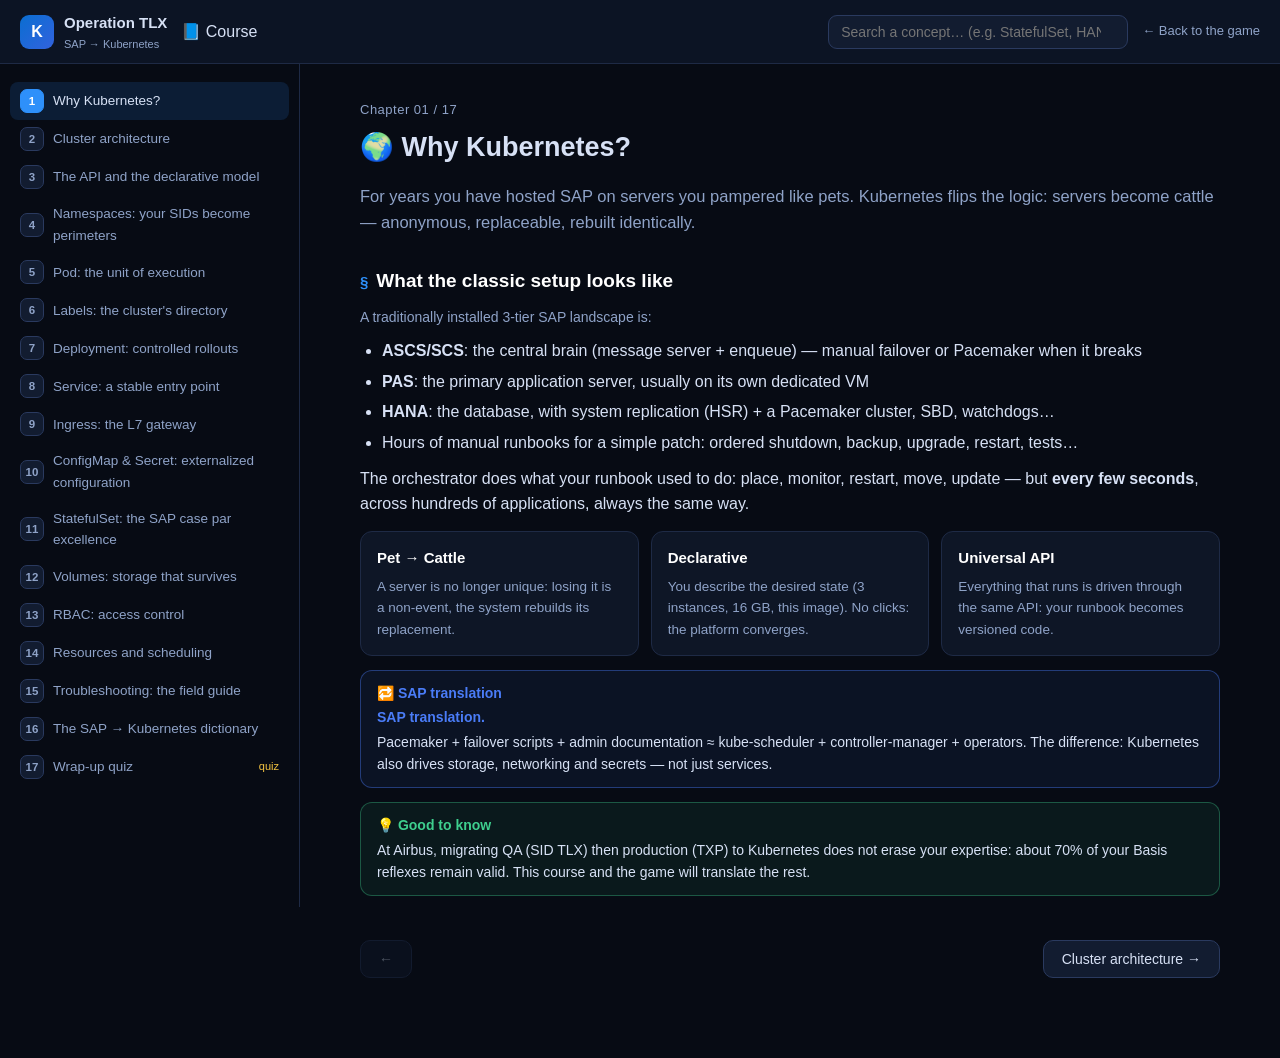
==== commit 68bb69ca: "Translate the course to English (content, UI, quiz)" ====
--- a/cours.html
+++ b/cours.html
@@ -1,9 +1,9 @@
 <!DOCTYPE html>
-<html lang="fr">
+<html lang="en">
 <head>
 <meta charset="UTF-8">
 <meta name="viewport" content="width=device-width, initial-scale=1.0">
-<title>SAP → Kubernetes · Cours — Les concepts essentiels</title>
+<title>SAP → Kubernetes · Course — The essential concepts</title>
 <link rel="icon" href="data:image/svg+xml,<svg xmlns='http://www.w3.org/2000/svg' viewBox='0 0 32 32'><circle cx='16' cy='16' r='15' fill='%230A6ED1'/><text x='16' y='22' font-size='17' text-anchor='middle' fill='white' font-family='Arial' font-weight='bold'>K</text></svg>">
 <style>
 :root{
@@ -118,10 +118,10 @@
     <span class="brand-mark">K</span>
     <span class="brand-txt"><b>Operation TLX</b><em>SAP → Kubernetes</em></span>
   </a>
-  <span class="tag">📘 Cours</span>
+  <span class="tag">📘 Course</span>
   <div class="spacer"></div>
-  <input id="search" class="search" type="search" placeholder="Rechercher un concept… (ex : StatefulSet, HANA, PVC)">
-  <a class="backlink" href="index.html">← Retour au jeu</a>
+  <input id="search" class="search" type="search" placeholder="Search a concept… (e.g. StatefulSet, HANA, PVC)">
+  <a class="backlink" href="index.html">← Back to the game</a>
 </header>
 
 <div class="layout">
@@ -131,76 +131,76 @@
 
 <script>
 /* ================================================================
-   COURS — Concepts Kubernetes pour administrateurs SAP
-   Schéma des blocs :
-     {p:"..."}            paragraphe
-     {lead:"..."}         chapô
-     {dim:"..."}          note en second plan
-     {h:"...", sub:"..."} sous-titre
-     {ul:[...]}           liste à puces (HTML accepté)
-     {tip:"..."} / {warn:"..."} / {map:"..."}   encarts
-     {code:"bash", t:"titre", src:`...`}        bloc de code copiable
-     {tbl:[[en-têtes…], [ligne…]]}              tableau
-     {panels:[{cls,h,list:[[terme,desc]]}]}     2 colonnes papiers
-     {cards:[{h,t}]} / {cards3:[{h,t}]}         cartes
+   COURSE — Kubernetes concepts for SAP administrators
+   Block schema:
+     {p:"..."}            paragraph
+     {lead:"..."}         chapter intro
+     {dim:"..."}          side note
+     {h:"...", sub:"..."} sub-heading
+     {ul:[...]}           bullet list (HTML allowed)
+     {tip:"..."} / {warn:"..."} / {map:"..."}   callouts
+     {code:"bash", t:"title", src:`...`}        copyable code block
+     {tbl:[[headers…], [row…]]}                 table
+     {panels:[{cls,h,list:[[term,desc]]}]}      two column panels
+     {cards:[{h,t}]} / {cards3:[{h,t}]}         cards
    ================================================================ */
 const CHAPTERS = [
 
 /* ---------------- 1 ---------------- */
-{ title:"Pourquoi Kubernetes ?", icon:"🌍", blocks:[
-  {lead:"Pendant des années, vous avez hébergé SAP sur des serveurs que vous choyiez comme des animaux de compagnie. Kubernetes inverse la logique : les serveurs deviennent du bétail — anonymes, remplaçables, reconstruits à l'identique."},
-  {h:"Le fonctionnement classique à changer", t:"Un paysage SAP 3-tiers installé à l'ancienne, c'est :"},
-  {ul:[ "<b>ASCS/SCS</b> : le cerveau central (message server + enqueue) — bascule manuelle ou Pacemaker en cas de panne",
-        "<b>PAS</b> : application server primaire, souvent sur une VM dédiée",
-        "<b>HANA</b> : base de données, avec réplication système (HSR) + cluster Pacemaker, SBD, watchdog…",
-        "Des heures de runbooks manuels pour un simple patch : stop ordonné, sauvegarde, upgrade, redémarrage, tests…"]},
-  {p:"L'orchestrateur fait ce que faisait votre runbook : placer, surveiller, redémarrer, déplacer, mettre à jour — mais <b>toutes les X secondes</b>, sur des centaines d'applications, et toujours de la même manière."},
+{ title:"Why Kubernetes?", icon:"🌍", blocks:[
+  {lead:"For years you have hosted SAP on servers you pampered like pets. Kubernetes flips the logic: servers become cattle — anonymous, replaceable, rebuilt identically."},
+  {h:"What the classic setup looks like", sub:"A traditionally installed 3-tier SAP landscape is:"},
+  {ul:[ "<b>ASCS/SCS</b>: the central brain (message server + enqueue) — manual failover or Pacemaker when it breaks",
+        "<b>PAS</b>: the primary application server, usually on its own dedicated VM",
+        "<b>HANA</b>: the database, with system replication (HSR) + a Pacemaker cluster, SBD, watchdogs…",
+        "Hours of manual runbooks for a simple patch: ordered shutdown, backup, upgrade, restart, tests…"]},
+  {p:"The orchestrator does what your runbook used to do: place, monitor, restart, move, update — but <b>every few seconds</b>, across hundreds of applications, always the same way."},
   {cards:[
-    {h:"Pet → Cattle", t:"Un serveur n'est plus unique : sa perte est un non-évènement, le système recrée son remplaçant."},
-    {h:"Déclaratif", t:"Vous décrivez l'état désiré (3 instances, 16 Go, cette image). Aucun clic : la plateforme converge."},
-    {h:"API universelle", t:"Tout ce qui tourne se pilote par la même API : votre runbook devient du code versionné."}]},
-  {map:"<b>Équivalence SAP.</b> Pacemaker + scripts de bascule + documentation d'administration ≈ kube-scheduler + controller-manager + opérateurs. La différence : Kubernetes pilote aussi le stockage, le réseau et les secrets, pas seulement les services."},
-  {tip:"Chez Airbus, la migration QA (SID TLX) puis production (TXP) vers Kubernetes ne gomme pas votre expertise : environ 70 % de vos réflexes Basis restent valides. Le reste, ce cours et le jeu vont le traduire."}
+    {h:"Pet → Cattle", t:"A server is no longer unique: losing it is a non-event, the system rebuilds its replacement."},
+    {h:"Declarative", t:"You describe the desired state (3 instances, 16 GB, this image). No clicks: the platform converges."},
+    {h:"Universal API", t:"Everything that runs is driven through the same API: your runbook becomes versioned code."}]},
+  {map:"<b>SAP translation.</b> Pacemaker + failover scripts + admin documentation ≈ kube-scheduler + controller-manager + operators. The difference: Kubernetes also drives storage, networking and secrets — not just services."},
+  {tip:"At Airbus, migrating QA (SID TLX) then production (TXP) to Kubernetes does not erase your expertise: about 70% of your Basis reflexes remain valid. This course and the game will translate the rest."}
 ]},
 
 /* ---------------- 2 ---------------- */
-{ title:"Architecture d'un cluster", icon:"🏗️", blocks:[
-  {p:"Un cluster Kubernetes = un cerveau (<b>control plane</b>) + des muscles (<b>nodes</b>). Comme dans un paysage SAP : l'ASCS décide, les application servers exécutent."},
+{ title:"Cluster architecture", icon:"🏗️", blocks:[
+  {p:"A Kubernetes cluster = a brain (<b>control plane</b>) + muscles (<b>nodes</b>). Just like an SAP landscape: the ASCS decides, the application servers execute."},
   {panels:[
-    {cls:"ui", h:"Control plane — le « ASCS du cluster »", list:[
-      ["kube-apiserver","La porte d'entrée unique : HTTPS/REST, authentifie et valide chaque requête. C'est LUI le cluster."],
-      ["etcd","La mémoire (base clé-valeur) : liste des pods, config, secrets. Sauvegarder etcd = sauvegarder le cluster."],
-      ["kube-scheduler","Le placeur : choisit sur quel node tourne chaque pod (CPU/RAM, affinité, contraintes)."],
-      ["controller-manager","Les boucles de réconciliation : « l'état réel ≠ état désiré ? → corriger ». En continu."]]},
-    {cls:"wk", h:"Node — le serveur de travail", list:[
-      ["kubelet","L'agent : dialogue avec l'API, démarre les conteneurs, applique les health checks. Votre équivalent sapstart."],
-      ["kube-proxy","Le routage du trafic réseau vers les pods (règles iptables/eBPF)."],
-      ["container runtime","containerd / CRI-O : exécute les images. Docker n'est plus requis."],
-      ["addons","CNI (réseau), CSI (stockage), CoreDNS (résolution de noms), metrics-server."]]}]},
-  {warn:"<b>Ne jamais SSH sur un node control-plane les mains dans les poches.</b> On ne bricole pas le cerveau : tout passe par l'API server, seul composant autorisé à écrire dans etcd."},
-  {code:"bash", t:"Voir l'état d'un cluster (le premier geste de chaque matin)", src:
-`# Le « SAPGUI » de Kubernetes : un seul outil, tout le système
-kubectl get nodes                     # les serveurs et leur statut
+    {cls:"ui", h:"Control plane — the “ASCS of the cluster”", list:[
+      ["kube-apiserver","The single front door: HTTPS/REST, authenticates and validates every request. IT is the cluster."],
+      ["etcd","The memory (key-value store): the list of pods, config, secrets. Backing up etcd = backing up the cluster."],
+      ["kube-scheduler","The placer: decides which node runs each pod (CPU/RAM, affinity, constraints)."],
+      ["controller-manager","The reconciliation loops: “actual state ≠ desired state? → correct”. Continuously."]]},
+    {cls:"wk", h:"Node — the worker server", list:[
+      ["kubelet","The agent: talks to the API, starts containers, runs health checks. Your equivalent of sapstart."],
+      ["kube-proxy","Routes network traffic to the pods (iptables/eBPF rules)."],
+      ["container runtime","containerd / CRI-O: runs the images. Docker is no longer required."],
+      ["addons","CNI (network), CSI (storage), CoreDNS (name resolution), metrics-server."]]}]},
+  {warn:"<b>Never SSH into a control-plane node to tinker.</b> You do not hack at the brain: everything goes through the API server, the only component allowed to write to etcd."},
+  {code:"bash", t:"Check a cluster's health (every morning's first move)", src:
+`# The "SAPGUI" of Kubernetes: one tool, the whole system
+kubectl get nodes                     # the servers and their status
 kubectl get nodes -o wide             # + version, OS, IP
-kubectl top nodes                     # consommation CPU/RAM
-kubectl describe node <node>          # détails techniques`},
-  {map:"<b>Équivalence SAP.</b> Cluster Kubernetes ≈ votre datacenter physique entier. Node ≈ un hôte VM. Control plane ≈ ASCS + MDC du paysage. kubelet ≈ sapstart + sapcontrol."}
+kubectl top nodes                     # CPU/RAM usage
+kubectl describe node <node>          # technical details`},
+  {map:"<b>SAP translation.</b> Kubernetes cluster ≈ your entire physical datacenter. Node ≈ one VM host. Control plane ≈ the ASCS + database of the landscape. kubelet ≈ sapstart + sapcontrol."}
 ]},
 
 /* ---------------- 3 ---------------- */
-{ title:"L'API et le déclaratif", icon:"📜", blocks:[
-  {lead:"Le principe fondateur : vous ne dites pas « fais ceci ». Vous décrivez <b>l'état désiré</b>, et le cluster s'arrange pour s'y tenir — en permanence."},
-  {h:"Un manifest = une carte d'identité", t:"Tout objet Kubernetes est du YAML avec 4 sections :"},
-  {code:"yaml", t:"Anatomie d'un objet Kubernetes", src:
-`apiVersion: apps/v1        # quelle API / génération
-kind: Deployment           # le type d'objet
-metadata:                  # qui est-il ?
+{ title:"The API and the declarative model", icon:"📜", blocks:[
+  {lead:"The founding principle: you do not say “do this”. You describe the <b>desired state</b>, and the cluster keeps it that way — permanently."},
+  {h:"A manifest = an ID card", sub:"Every Kubernetes object is YAML with 4 sections:"},
+  {code:"yaml", t:"Anatomy of a Kubernetes object", src:
+`apiVersion: apps/v1        # which API / generation
+kind: Deployment           # the object type
+metadata:                  # who is it?
   name: pas-tlx
-  namespace: tlx           # le SID auquel il appartient
+  namespace: tlx           # the SID it belongs to
   labels:
     app: sap-pas
-spec:                      # ce que je VEUX
-  replicas: 3              # 3 instances du PAS
+spec:                      # what I WANT
+  replicas: 3              # 3 PAS instances
   selector:
     matchLabels:
       app: sap-pas
@@ -209,42 +209,42 @@
       containers:
       - name: pas
         image: registry.airbus.internal/sap/pas:latest`},
-  {p:"Vos commandes passées à la main deviennent des <b>fichiers</b> : versionnés dans Git, relisibles, revus par diff. C'est ce qu'on appelle le <b>GitOps</b>."},
-  {code:"bash", t:"Le trio à connaître", src:
-`kubectl apply -f pas.yaml      # déclarer / mettre à jour (idempotent)
-kubectl get deployments        # vérifier ce qui tourne
-kubectl delete -f pas.yaml     # retirer l'objet`},
-  {tip:"« <code>apply</code> » est <b>idempotent</b> : relancer 10 fois le même fichier donne le même résultat. C'est le Graal de l'exploitation SAP — plus de « attendez, j'ai déjà patché ça, ou pas ? »."},
-  {map:"<b>Équivalence SAP.</b> Un manifest YAML ≈ votre paramétrage SAP (profils d'instance, autologon, table TVARVC) — mais en dehors de l'instance : versionné, relisible, testable."}
+  {p:"Your hand-typed commands become <b>files</b>: versioned in Git, reviewable, approved by diff. That is what people call <b>GitOps</b>."},
+  {code:"bash", t:"The trio to know", src:
+`kubectl apply -f pas.yaml      # declare / update (idempotent)
+kubectl get deployments        # check what is running
+kubectl delete -f pas.yaml     # remove the object`},
+  {tip:"“<code>apply</code>” is <b>idempotent</b>: running the same file 10 times yields the same result. The holy grail of SAP operations — no more “wait, did I already patch this or not?”."},
+  {map:"<b>SAP translation.</b> A YAML manifest ≈ your SAP configuration (instance profiles, autologon, table TVARVC) — but outside the instance: versioned, reviewable, testable."}
 ]},
 
 /* ---------------- 4 ---------------- */
-{ title:"Namespaces : vos SIDs deviennent des périmètres", icon:"📦", blocks:[
-  {p:"Un <b>namespace</b> = un compartiment de nommage, de quotas et de droits. Chez Airbus, un SID = un namespace. Tous les objets du système TLX vivent dans <code>tlx</code>."},
-  {code:"bash", t:"Circuler entre les SIDs (namespaces)", src:
-`kubectl get namespaces                 # la liste des SIDs
-kubectl get pods -n tlx                # tout ce qui tourne dans TLX
-kubectl config set-context --current --namespace=tlx   # se « loger » dans TLX`},
+{ title:"Namespaces: your SIDs become perimeters", icon:"📦", blocks:[
+  {p:"A <b>namespace</b> = a compartment for names, quotas and rights. At Airbus, one SID = one namespace. Every object of the TLX system lives in <code>tlx</code>."},
+  {code:"bash", t:"Moving between SIDs (namespaces)", src:
+`kubectl get namespaces                 # the list of SIDs
+kubectl get pods -n tlx                # everything running in TLX
+kubectl config set-context --current --namespace=tlx   # "log into" TLX`},
   {cards:[
-    {h:"Isolation de noms", t:"Le pod <code>pas</code> du namespace <code>tlx</code> et celui de <code>txp</code> coexistent sans conflit."},
-    {h:"Isolation de droits (RBAC)", t:"L'équipe QA n'a accès qu'à <code>tlx</code> ; l'équipe prod qu'à <code>txp</code>."},
-    {h:"Isolation de ressources", t:"ResourceQuota : TLX ne peut pas manger les ressources de TXP."}]},
-  {warn:"Un namespace isole les <b>objets</b>, pas le réseau ni le stockage par défaut. Un pod de <code>tlx</code> peut joindre un pod de <code>txp</code> sans une politique réseau (NetworkPolicy) explicite."},
-  {map:"<b>Équivalence SAP.</b> Namespace ≈ SID + client SAP + cluster système, fusionnés en un seul concept : <code>namespace tlx</code> ≈ votre QA avec son client 100."}
+    {h:"Name isolation", t:"The pod <code>pas</code> in namespace <code>tlx</code> and the one in <code>txp</code> coexist without conflict."},
+    {h:"Rights isolation (RBAC)", t:"The QA team only accesses <code>tlx</code>; the prod team only <code>txp</code>."},
+    {h:"Resource isolation", t:"ResourceQuota: TLX cannot eat TXP's resources."}]},
+  {warn:"A namespace isolates <b>objects</b>, not the network or storage by default. A pod in <code>tlx</code> can reach a pod in <code>txp</code> unless an explicit NetworkPolicy forbids it."},
+  {map:"<b>SAP translation.</b> Namespace ≈ SID + SAP client + system group, merged into a single concept: <code>namespace tlx</code> ≈ your QA system with its client 100."}
 ]},
 
 /* ---------------- 5 ---------------- */
-{ title:"Pod : l'unité d'exécution", icon:"🫧", blocks:[
-  {lead:"Le <b>pod</b> est la plus petite unité que Kubernetes déploie : un ou plusieurs conteneurs qui partagent réseau, stockage éphémère et cycle de vie."},
+{ title:"Pod: the unit of execution", icon:"🫧", blocks:[
+  {lead:"The <b>pod</b> is the smallest unit Kubernetes deploys: one or more containers sharing network, ephemeral storage and lifecycle."},
   {cards:[
-    {h:"Un Pod = une instance applicative", t:"Une instance PAS, un kernel HANA, un sidecar de logs. Un conteneur n'est PAS une application : un pod parfois plusieurs les embarquent."},
-    {h:"Un Pod = mortel", t:"Un pod peut mourir à tout instant (crash, node en panne, mise à jour, autoscaling). Ne vous attachez jamais à son nom : il contient un identifiant aléatoire."}]},
-  {h:"Les 3 sondes de santé", t:"Pour que le control plane sache si votre application est utilisable :"},
-  {tbl:[["Sonde","À quoi elle sert","Exemple SAP"],
-        ["<span class='k8s'>liveness</span>","Le conteneur est-il bloqué ? Si oui → redémarrage automatique","SAPMMC « process hung » sur le dispatcher"],
-        ["<span class='k8s'>readiness</span>","Peut-il accepter du trafic ? Si non → sorti du load-balancing, mais PAS redémarré","ICM pas encore initialisé : PAS démarré mais pas inscrit au gateway"],
-        ["<span class='k8s'>startup</span>","Période de grâce au démarrage avant d'appliquer la liveness","Le kernel SAP démarre lentement, c'est normal"]]},
-  {code:"yaml", t:"Un pod SAP + sidecar, avec sondes", src:
+    {h:"A Pod = an application instance", t:"A PAS instance, a HANA kernel, a log sidecar. A container is NOT an application: a pod sometimes bundles several."},
+    {h:"A Pod = mortal", t:"A pod can die at any moment (crash, node failure, update, autoscaling). Never get attached to its name: it contains a random suffix."}]},
+  {h:"The 3 health probes", sub:"So the control plane knows whether your application is usable:"},
+  {tbl:[["Probe","What it does","SAP example"],
+        ["<span class='k8s'>liveness</span>","Is the container stuck? If yes → automatic restart","SAPMMC “process hung” on the dispatcher"],
+        ["<span class='k8s'>readiness</span>","Can it take traffic? If not → pulled out of load-balancing, but NOT restarted","ICM not initialized yet: PAS started but not registered at the gateway"],
+        ["<span class='k8s'>startup</span>","Grace period at startup before liveness applies","The SAP kernel starts slowly, that is normal"]]},
+  {code:"yaml", t:"An SAP pod + sidecar, with probes", src:
 `apiVersion: v1
 kind: Pod
 metadata:
@@ -254,7 +254,7 @@
     app: sap-pas
 spec:
   containers:
-  - name: disp-work           # le PAS
+  - name: disp-work           # the PAS
     image: sap/pas:7.90
     ports:
     - containerPort: 3200     # dispatcher
@@ -263,35 +263,35 @@
       httpGet: { path: /health, port: 8080 }
     readinessProbe:
       httpGet: { path: /ready, port: 8080 }
-  - name: sidecar-logs        # partage le même réseau que le PAS
+  - name: sidecar-logs        # shares the PAS network
     image: fluent-bit:latest`},
-  {code:"kubectl", t:"Dépanner un pod (le réflexe Basis)", src:
-`kubectl get pods -n tlx                  # STATUS : Running, CrashLoopBackOff, OOMKilled…
-kubectl describe pod pas-tlx-0 -n tlx    # événements, raisons, images tirées
-kubectl logs pas-tlx-0 -c disp-work -n tlx        # le « dev_disp.log »
-kubectl exec -it pas-tlx-0 -n tlx -- bash         # mode sapdba
-kubectl delete pod pas-tlx-0 -n tlx      # le Deployment en recrée un autre`},
-  {warn:"<b>CrashLoopBackOff</b> = votre conteneur crashe en boucle. Cause n°1 en migration SAP : consommation mémoire du kernel/JVM &gt; RAM allouée au pod (vérifiez <code>OOMKilled</code> dans <code>kubectl describe</code>)."}
+  {code:"kubectl", t:"Troubleshooting a pod (the Basis reflex)", src:
+`kubectl get pods -n tlx                  # STATUS: Running, CrashLoopBackOff, OOMKilled…
+kubectl describe pod pas-tlx-0 -n tlx    # events, reasons, images pulled
+kubectl logs pas-tlx-0 -c disp-work -n tlx        # the "dev_disp.log"
+kubectl exec -it pas-tlx-0 -n tlx -- bash         # your shell inside
+kubectl delete pod pas-tlx-0 -n tlx      # the Deployment creates another one`},
+  {warn:"<b>CrashLoopBackOff</b> = your container crashes in a loop. Cause #1 in SAP migrations: kernel/JVM memory footprint &gt; RAM allocated to the pod (check <code>OOMKilled</code> in <code>kubectl describe</code>)."}
 ]},
 
 /* ---------------- 6 ---------------- */
-{ title:"Labels : l'annuaire du cluster", icon:"🏷️", blocks:[
-  {p:"Un <b>label</b> est une paire clé=valeur collée sur chaque objet. Ce n'est PAS décoratif : c'est LE mécanisme par lequel Kubernetes relie les objets entre eux."},
+{ title:"Labels: the cluster's directory", icon:"🏷️", blocks:[
+  {p:"A <b>label</b> is a key=value pair stuck on every object. Not decorative at all: it is THE mechanism Kubernetes uses to tie objects together."},
   {cards:[
-    {h:"Sélection", t:"Un Service ne « contient » pas les pods : il regarde quels pods portent <code>app: sap-pas</code>."},
-    {h:"Multi-dimension", t:"Un pod peut porter <code>app: pas, sid: tlx, env: qa</code> — on le filtre par n'importe quelle combinaison."}]},
-  {code:"bash", t:"Requêter comme un DBA", src:
-`kubectl get pods -n tlx -l app=sap-pas        # tous les PAS
-kubectl get pods -n tlx -l 'env in (qa,dev)'  # plusieurs environnements
-kubectl get all -n tlx -l sid=tlx             # les objets de ce SID`},
-  {map:"<b>Équivalence SAP.</b> Labels ≈ votre logique de structuration dans <code>T000</code> (inventaire des systèmes et clients), étendue à tout : pods, services, volumes, secrets."}
+    {h:"Selection", t:"A Service does not “contain” pods: it watches which pods carry <code>app: sap-pas</code>."},
+    {h:"Multi-dimensional", t:"One pod can carry <code>app: pas, sid: tlx, env: qa</code> — filter by any combination."}]},
+  {code:"bash", t:"Query like a DBA", src:
+`kubectl get pods -n tlx -l app=sap-pas        # all the PAS
+kubectl get pods -n tlx -l 'env in (qa,dev)'  # several environments
+kubectl get all -n tlx -l sid=tlx             # this SID's objects`},
+  {map:"<b>SAP translation.</b> Labels ≈ your structuring logic in <code>T000</code> (the inventory of systems and clients), extended to everything: pods, services, volumes, secrets."}
 ]},
 
 /* ---------------- 7 ---------------- */
-{ title:"Deployment : la mise à jour maîtrisée", icon:"🚀", blocks:[
-  {lead:"Le <b>Deployment</b> gère des pods identiques en série, une mise à jour par roulement et un historique de révisions. C'est ce qui remplace votre fenêtre de maintenance classique."},
-  {h:"Le duo Deployment + ReplicaSet", t:"Le Deployment déclare combien de répliques ; un ReplicaSet maintient exactement N pods. Chaque nouvelle version crée un ReplicaSet : le retour arrière s'effectue instantanément."},
-  {code:"yaml", t:"Deployment avec mise à jour en roulement", src:
+{ title:"Deployment: controlled rollouts", icon:"🚀", blocks:[
+  {lead:"A <b>Deployment</b> manages a series of identical pods, rolling updates and a revision history. It replaces your classic maintenance window."},
+  {h:"The Deployment + ReplicaSet duo", sub:"The Deployment declares how many replicas; a ReplicaSet keeps exactly N pods alive. Each new version spins up a new ReplicaSet: rollback is instant."},
+  {code:"yaml", t:"Deployment with a rolling update", src:
 `apiVersion: apps/v1
 kind: Deployment
 metadata:
@@ -302,8 +302,8 @@
   strategy:
     type: RollingUpdate
     rollingUpdate:
-      maxSurge: 1          # démarrage possible d'1 pod de plus pendant l'upgrade
-      maxUnavailable: 0    # jamais moins de 3 pods disponibles
+      maxSurge: 1          # may start 1 extra pod during the upgrade
+      maxUnavailable: 0    # never fewer than 3 pods available
   selector:
     matchLabels: { app: sap-pas }
   template:
@@ -311,54 +311,54 @@
     spec:
       containers:
       - name: pas
-        image: registry.airbus.prod/sap/pas:7.90-sp3   # ← ici, la mise à jour`},
-  {code:"bash", t:"Les commandes de mise à jour", src:
+        image: registry.airbus.prod/sap/pas:7.90-sp3   # ← the update`},
+  {code:"bash", t:"The update commands", src:
 `kubectl set image deployment/pas-tlx pas=.../pas:7.90-sp4 -n tlx
-kubectl rollout status deployment/pas-tlx -n tlx    # suivre le roulement
-kubectl rollout restart deployment/pas-tlx -n tlx   # redémarrage propre = patch
-kubectl rollout undo deployment/pas-tlx -n tlx      # retour arrière immédiat`},
-  {tip:"« <code>rollout undo</code> » en une seconde ce que Pacemaker + snapshot + runbook faisaient en 45 minutes."},
-  {h:"Horizontal Pod Autoscaler (HPA)", t:"À la manière d'une ressource dynamique, mais au niveau applicatif : si le CPU moyen dépasse X %, ajouter automatiquement des instances du PAS."},
-  {map:"<b>Équivalence SAP.</b> Deployment ≈ la notion d'instances app server supplémentaires dans un système réplicables horizontal, piloté par le cluster au lieu du clic SAPMMC."}
+kubectl rollout status deployment/pas-tlx -n tlx    # watch the rollout
+kubectl rollout restart deployment/pas-tlx -n tlx   # clean restart = patch
+kubectl rollout undo deployment/pas-tlx -n tlx      # instant rollback`},
+  {tip:"“<code>rollout undo</code>” in one second what Pacemaker + snapshot + runbook used to do in 45 minutes."},
+  {h:"Horizontal Pod Autoscaler (HPA)", sub:"Like a dynamic resource, but at application level: if average CPU goes over X%, automatically add PAS instances."},
+  {map:"<b>SAP translation.</b> Deployment ≈ the notion of horizontally replicable application server instances, driven by the cluster instead of SAPMMC clicks."}
 ]},
 
 /* ---------------- 8 ---------------- */
-{ title:"Service : un accès stable aux pods", icon:"🔀", blocks:[
-  {lead:"Les pods naissent et meurent, avec des IP éphémères. Le <b>Service</b> donne une IP + un nom DNS stables, face à un groupe de pods sélectionnés par label."},
-  {h:"Le CoreDNS fait le magicien", t:"Chaque service aura un nom DNS : <code>pas-gw.tlx.svc.cluster.local</code>. Les autres pods le résolvent nativement — plus de maintenance de fichiers hosts."},
-  {tbl:[["Type d'un Service","Équivalent concret","Usage SAP"],
-        ["<span class='k8s'>ClusterIP</span>","IP interne au cluster","Conversation ASCS ↔ PAS, HANA ↔ PAS"],
-        ["<span class='k8s'>NodePort</span>","Port ouvert sur chaque node (30xxx)","Debug externe, outil qui ne comprend pas le DNS interne"],
-        ["<span class='k8s'>LoadBalancer</span>","Load-balancer cloud (OCI), IP publique","Front web ICM exposé aux clients"],
-        ["<span class='k8s'>ExternalName</span>","Alias DNS","Pointe vers un système SAP qui reste sur VM, pendant la migration"]]},
-  {code:"yaml", t:"Service pour la passerelle du PAS", src:
+{ title:"Service: a stable entry point", icon:"🔀", blocks:[
+  {lead:"Pods are born and die, with ephemeral IPs. A <b>Service</b> provides a stable IP + DNS name in front of a group of pods selected by label."},
+  {h:"CoreDNS does the magic", sub:"Every service gets a DNS name: <code>pas-gw.tlx.svc.cluster.local</code>. Other pods resolve it natively — no more hosts-file maintenance."},
+  {tbl:[["Service type","Concrete equivalent","SAP usage"],
+        ["<span class='k8s'>ClusterIP</span>","IP internal to the cluster","ASCS ↔ PAS, HANA ↔ PAS conversations"],
+        ["<span class='k8s'>NodePort</span>","Port opened on every node (30xxx)","External debugging, tools that don't speak internal DNS"],
+        ["<span class='k8s'>LoadBalancer</span>","Cloud load balancer (OCI), public IP","ICM web front exposed to clients"],
+        ["<span class='k8s'>ExternalName</span>","DNS alias","Points to an SAP system still on a VM, during the migration"]]},
+  {code:"yaml", t:"Service for the PAS gateway", src:
 `apiVersion: v1
 kind: Service
 metadata:
   name: pas-gw
   namespace: tlx
 spec:
-  type: ClusterIP                 # invisible de l'extérieur : parfait
+  type: ClusterIP                 # invisible from outside: perfect
   selector:
-    app: sap-pas                  # ← TOUS les pods qui portent ce label
+    app: sap-pas                  # ← ALL pods carrying this label
   ports:
   - name: gw
-    port: 3300                    # le port servi
-    targetPort: 3300              # le port du pod`},
-  {map:"<b>Équivalence SAP.</b> Service ClusterIP ≈ le naming via message server (<code>ms/…</code>): un point d'entrée fiable vers des instances potentiellement mouvantes. DNS + load-balancer privatif."}
+    port: 3300                    # the served port
+    targetPort: 3300              # the pod's port`},
+  {map:"<b>SAP translation.</b> A ClusterIP Service ≈ naming via the message server (<code>ms/…</code>): a reliable entry point towards potentially moving instances. DNS + an internal load balancer."}
 ]},
 
 /* ---------------- 9 ---------------- */
-{ title:"Ingress : le portail L7", icon:"🌐", blocks:[
-  {lead:"Un <b>Ingress</b> reçoit le trafic HTTP/HTTPS extérieur (via un LoadBalancer) et le route, par nom d'hôte et chemin, vers les bons Services. C'est votre reverse-proxy du datacenter, en version déclarative."},
-  {code:"yaml", t:"Ingress : une URL, un point d'entrée TLS unique", src:
+{ title:"Ingress: the L7 gateway", icon:"🌐", blocks:[
+  {lead:"An <b>Ingress</b> receives external HTTP/HTTPS traffic (through a LoadBalancer) and routes it, by hostname and path, to the right Services. It is your datacenter reverse-proxy, declarative edition."},
+  {code:"yaml", t:"Ingress: one URL, one TLS entry point", src:
 `apiVersion: networking.k8s.io/v1
 kind: Ingress
 metadata:
   name: airbus-sap
   namespace: tlx
   annotations:
-    cert-manager.io/cluster-issuer: letsencrypt   # certificats automatiques
+    cert-manager.io/cluster-issuer: letsencrypt   # automatic certificates
 spec:
   tls:
   - hosts: [ sap-tlx.airbus.internal ]
@@ -373,48 +373,48 @@
           service:
             name: pas-gw
             port: { number: 3300 }`},
-  {tip:"C'est exactement le rôle de Caddy sur le serveur qui héberge ce jeu : terminer le HTTPS, router vers le bon conteneur. Kubernetes industrialise ce pattern à toute échelle."}
+  {tip:"This is exactly the role of Caddy on the server hosting this game: terminating HTTPS, routing to the right container. Kubernetes industrializes that pattern at any scale."}
 ]},
 
 /* ---------------- 10 ---------------- */
-{ title:"ConfigMap & Secret : la config externalisée", icon:"🔐", blocks:[
-  {lead:"La règle d'or de Kubernetes : <b>une image immuable</b>. Ce qui change d'un environnement à l'autre est injecté au démarrage, jamais codé en dur."},
+{ title:"ConfigMap & Secret: externalized configuration", icon:"🔐", blocks:[
+  {lead:"Kubernetes' golden rule: <b>an immutable image</b>. Whatever changes between environments is injected at startup, never hard-coded."},
   {cards:[
-    {h:"ConfigMap", t:"De la config lisible : paramètres de profil, fichiers de config, variables d'environnement. Montée comme variables ou volume."},
-    {h:"Secret", t:"Les données sensibles : mots de passe BDD, certificats, clés TLS. Encodés base64 (pas du chiffrement!), montés idem."}]},
-  {code:"bash", t:"Créer depuis la CLI", src:
+    {h:"ConfigMap", t:"Readable config: profile parameters, config files, environment variables. Mounted as variables or a volume."},
+    {h:"Secret", t:"Sensitive data: DB passwords, certificates, TLS keys. Base64-encoded (not encrypted!), mounted the same way."}]},
+  {code:"bash", t:"Create from the CLI", src:
 `kubectl create configmap pas-profile --from-file=DEFAULT.PFL -n tlx
 kubectl create secret generic hana-credentials \\
     --from-literal=username=SAPABAP1 \\
     --from-literal=password='Th3Re4lP455w0rd' -n tlx
 kubectl get secret hana-credentials -n tlx -o jsonpath='{.data.password}' | base64 -d`},
-  {warn:"Un <b>Secret n'est PAS chiffré</b> dans etcd sans config explicite (EncryptionConfiguration). Dans la vraie vie Airbus, les secrets de valeur sont détenus par un coffre externe (Vault) : le Secret Kubernetes ne transporte qu'un jeton."}
+  {warn:"A <b>Secret is NOT encrypted</b> in etcd without explicit configuration (EncryptionConfiguration). In real Airbus life, valuable secrets live in an external vault (Vault): the Kubernetes Secret only carries a token."}
 ]},
 
 /* ---------------- 11 ---------------- */
-{ title:"StatefulSet : le cas SAP par excellence", icon:"🏃", blocks:[
-  {lead:"Un <b>StatefulSet</b> = un Deployment, mais avec une <b>identité fixe et persistante</b> : pods nommés, démarrage ordonné, stockage dédié par réplique."},
-  {p:"Règlesimple en SAP : tout ce qui a une « personnalité » (HANA, ASCS/ERS, PAS unique) veut un StatefulSet. Tout ce qui est anonyme et répliquable (web dispatcher, PAS scalables) reste en Deployment."},
-  {tbl:[["Besoin SAP","Ce qu'apporte le StatefulSet"],
-        ["Chaque instance garde son nom stable","Pods appelés <code>hana-0</code>, <code>hana-1</code> — jamais renommés"],
-        ["Maîtriser l'ordre de démarrage","HSR : <code>hana-0</code> (primaire) démarre avant <code>hana-1</code> (secondaire)"],
-        ["Stockage persistant par instance","Chaque réplique a SA PVC, son volume dédié"],
-        ["Joindre une instance précise","Le Service « headless » permet de joindre <code>hana-0.hana.tlx.svc.cluster.local</code>"]]},
-  {code:"yaml", t:"StatefulSet pour un couple HANA HSR (simplifié)", src:
+{ title:"StatefulSet: the SAP case par excellence", icon:"🏃", blocks:[
+  {lead:"A <b>StatefulSet</b> = a Deployment, but with a <b>fixed and persistent identity</b>: named pods, ordered startup, dedicated storage per replica."},
+  {p:"Simple SAP rule: anything with a “personality” (HANA, ASCS/ERS, a single PAS) wants a StatefulSet. Anything anonymous and replicable (web dispatchers, scalable PAS) stays a Deployment."},
+  {tbl:[["SAP need","What the StatefulSet brings"],
+        ["Each instance keeps a stable name","Pods called <code>hana-0</code>, <code>hana-1</code> — never renamed"],
+        ["Control the startup order","HSR: <code>hana-0</code> (primary) starts before <code>hana-1</code> (secondary)"],
+        ["Persistent storage per instance","Each replica has ITS OWN PVC, its dedicated volume"],
+        ["Reach one specific instance","The “headless” Service lets you hit <code>hana-0.hana.tlx.svc.cluster.local</code>"]]},
+  {code:"yaml", t:"StatefulSet for an HSR HANA pair (simplified)", src:
 `apiVersion: apps/v1
 kind: StatefulSet
 metadata:
   name: hana
   namespace: tlx
 spec:
-  serviceName: hana-headless      # Service headless : DNS par pod
-  replicas: 2                     # primaire + secondaire (HSR)
+  serviceName: hana-headless      # headless Service: per-pod DNS
+  replicas: 2                     # primary + secondary (HSR)
   selector: { matchLabels: { app: hana } }
   template:
     metadata: { labels: { app: hana } }
     spec:
       affinity:
-        podAntiAffinity:          # jamais les 2 sur le même node !
+        podAntiAffinity:          # never both on the same node!
           requiredDuringSchedulingIgnoredDuringExecution:
           - labelSelector: { matchLabels: { app: hana } }
             topologyKey: kubernetes.io/hostname
@@ -423,46 +423,46 @@
         image: sap/hana:2-sps07
         volumeMounts:
         - { name: data, mountPath: /hana/data }
-  volumeClaimTemplates:           # 1 PVC par réplique, généré automatiquement
+  volumeClaimTemplates:           # 1 PVC per replica, auto-generated
   - metadata: { name: data }
     spec:
       accessModes: [ ReadWriteOnce ]
       resources: { requests: { storage: 1Ti } }`},
-  {map:"<b>Équivalence SAP.</b> StatefulSet ≈ la personnalité d'une instance nommée. Les contraintes Pacemaker (colocation, ordre) deviennent <code>podAntiAffinity</code> + <code>podManagementPolicy</code>."}
+  {map:"<b>SAP translation.</b> StatefulSet ≈ the personality of a named instance. Pacemaker constraints (colocation, order) become <code>podAntiAffinity</code> + <code>podManagementPolicy</code>."}
 ]},
 
 /* ---------------- 12 ---------------- */
-{ title:"Volumes : le stockage qui survit", icon:"💾", blocks:[
-  {lead:"Le stockage interne d'un pod est éphémère — tout fichier externe non persistant disparaît au redémarrage. Tout ce qui constitue une base SAP doit vivre sur un <b>volume persistant</b>."},
-  {h:"Les trois acteurs", t:""},
+{ title:"Volumes: storage that survives", icon:"💾", blocks:[
+  {lead:"A pod's internal storage is ephemeral — anything written outside a persistent volume disappears on restart. Everything that makes up an SAP database must live on a <b>persistent volume</b>."},
+  {h:"The three actors", sub:""},
   {cards:[
-    {h:"PVC (PersistentVolumeClaim)", t:"La demande de l'application : « je veux 1 To en RWO pour HANA »."},
-    {h:"PV (PersistentVolume)", t:"La ressource réelle fournie par le cluster, gérée par les drivers CSI."},
-    {h:"StorageClass", t:"La politique de provisionnement : quel stockage (Disque OCI, NFS, local SSD), quelle performance, quelle règle de réclamation."}]},
-  {code:"yaml", t:"PVC pour HANA", src:
+    {h:"PVC (PersistentVolumeClaim)", t:"The application's request: “I want 1 TB in RWO for HANA”."},
+    {h:"PV (PersistentVolume)", t:"The actual resource provided by the cluster, managed by CSI drivers."},
+    {h:"StorageClass", t:"The provisioning policy: which storage (OCI disk, NFS, local SSD), which performance, which reclaim rule."}]},
+  {code:"yaml", t:"PVC for HANA", src:
 `apiVersion: v1
 kind: PersistentVolumeClaim
 metadata: { name: hana-data, namespace: tlx }
 spec:
-  storageClassName: oci-bv-ultra    # Iops max, exigé par HANA
-  accessModes: [ ReadWriteOnce ]    # un seul node à la fois
+  storageClassName: oci-bv-ultra    # max IOPS, required by HANA
+  accessModes: [ ReadWriteOnce ]    # one node at a time
   resources:
     requests: { storage: 1Ti }`},
-  {tbl:[["Mode d'accès","Concrètement","Usage SAP"],
-        ["<span class='k8s'>RWO</span> (ReadWriteOnce)","Monter par 1 seul node en lire-écrire","Bases de données (HANA), filesystem ASCS"],
-        ["<span class='k8s'>ROX</span> (ReadOnlyMany)","Partagé en lecture par des milliers de pods","Fichiers de référence, packages d'installation"],
-        ["<span class='k8s'>RWX</span> (ReadWriteMany)","Partagé en lecture-écriture (NFS type)","Répertoire de transport <code>/usr/sap/trans</code>, logs partagés"]]},
-  {tip:"Le volume <code>/usr/sap/trans</code> partagé entre 5 systèmes SAP est LE cas RWX classique : en Kubernetes, un seul PVC RWX monté par tous les pods concernés."}
+  {tbl:[["Access mode","Concretely","SAP usage"],
+        ["<span class='k8s'>RWO</span> (ReadWriteOnce)","Mounted read-write by 1 single node","Databases (HANA), ASCS filesystem"],
+        ["<span class='k8s'>ROX</span> (ReadOnlyMany)","Shared read-only by thousands of pods","Reference files, installation packages"],
+        ["<span class='k8s'>RWX</span> (ReadWriteMany)","Shared read-write (NFS-style)","Transport directory <code>/usr/sap/trans</code>, shared logs"]]},
+  {tip:"The <code>/usr/sap/trans</code> volume shared between 5 SAP systems is THE classic RWX case: in Kubernetes, a single RWX PVC mounted by every pod involved."}
 ]},
 
 /* ---------------- 13 ---------------- */
-{ title:"RBAC : la sécurité d'accès", icon:"🛂", blocks:[
-  {lead:"À Kubernetes, tout le monde est un utilisateur ou un processus. Chaque action passe par l'API server et est contrôlée par le <b>RBAC</b> (Role-Based Access Control)."},
+{ title:"RBAC: access control", icon:"🛂", blocks:[
+  {lead:"In Kubernetes, everyone is a user or a process. Every action goes through the API server and is checked by <b>RBAC</b> (Role-Based Access Control)."},
   {cards:[
-    {h:"Role + RoleBinding", t:"Dans un namespace : « l'équipe QA peut lire et créer des pods dans tlx »."},
-    {h:"ClusterRole + ClusterRoleBinding", t:"Au niveau cluster : « les admins peuvent toucher à tout, y compris les nodes »."},
-    {h:"ServiceAccount", t:"L'identité d'un <b>pod</b>, pas d'une personne. Ex : l'agent de sauvegarde Velero, cert-manager."}]},
-  {code:"yaml", t:"Laisser l'utilisateur Arnaud lire uniquement <code>tlx</code>", src:
+    {h:"Role + RoleBinding", t:"Within a namespace: “the QA team may read and create pods in tlx”."},
+    {h:"ClusterRole + ClusterRoleBinding", t:"Cluster-wide: “admins may touch everything, including nodes”."},
+    {h:"ServiceAccount", t:"The identity of a <b>pod</b>, not a person. E.g. the Velero backup agent, cert-manager."}]},
+  {code:"yaml", t:"Let user Arnaud read only <code>tlx</code>", src:
 `apiVersion: rbac.authorization.k8s.io/v1
 kind: Role
 metadata: { name: qa-readonly, namespace: tlx }
@@ -481,93 +481,93 @@
   kind: Role
   name: qa-readonly
   apiGroup: rbac.authorization.k8s.io`},
-  {map:"<b>Équivalence SAP.</b> RBAC ≈ PFCG (rôles et autorisations SAP), mais versionné en YAML et appliqué. Le ServiceAccount ≈ un utilisateur système technique dédié aux processus internes."}
+  {map:"<b>SAP translation.</b> RBAC ≈ PFCG (SAP roles and authorizations), but versioned in YAML. A ServiceAccount ≈ a technical system user for internal processes."}
 ]},
 
 /* ---------------- 14 ---------------- */
-{ title:"Ressources et scheduling", icon:"⚖️", blocks:[
-  {lead:"Combien de RAM ce PAS consommera-t-il ? Sur quel node peut-il tourner ? C'est le volet <b>planification</b> — ce que Pacemaker faisait avec des contraintes."},
+{ title:"Resources and scheduling", icon:"⚖️", blocks:[
+  {lead:"How much RAM will this PAS use? Which node may it run on? This is the <b>planning</b> side — what Pacemaker did with constraints."},
   {cards:[
-    {h:"requests (le promis)", t:"La mémoire et CPU garantis par le scheduler. C'est avec ces chiffres qu'il choisit le node."},
-    {h:"limits (le plafond)", t:"Le maximum autorisé. Dépasser les limites CPU ralentit votre process. Dépasser la mémoire : le conteneur est tué (OOMKilled)."}]},
-  {tbl:[["Classe QoS","Obtenue quand","Priorité en cas de stress du node"],
-        ["<span class='k8s'>Guaranteed</span>","limits == requests sur tous les conteneurs","Le plus protégé — pods HANA, ASCS"],
-        ["<span class='k8s'>Burstable</span>","requests &lt; limits","PAS, outils internes"],
-        ["<span class='k8s'>BestEffort</span>","aucune demande","À éviter absolument pour SAP"]]},
-  {h:"Choisir un node : affinité, taints, tolérations", t:""},
-  {ul:["<b>nodeSelector</b> : gros filtre (« ce pod veut un node avec SSD NVMe »).",
-       "<b>podAntiAffinity</b> : jamais les deux HANA sur le même node (HSR).",
-       "<b>Taints / Tolérations</b> : un node marqué <code>dedicated-sap:NoSchedule</code> refuse tout pod sans la tolérance correspondante. C'est un cluster dédié SAP, proprement."]},
-  {code:"yaml", t:"Un pod HANA réservé à un node dédié", src:
+    {h:"requests (the promise)", t:"The memory and CPU guaranteed by the scheduler. These are the numbers it uses to pick a node."},
+    {h:"limits (the ceiling)", t:"The maximum allowed. Going over the CPU limit throttles your process. Going over the memory limit: the container is killed (OOMKilled)."}]},
+  {tbl:[["QoS class","Obtained when","Priority when a node is under pressure"],
+        ["<span class='k8s'>Guaranteed</span>","limits == requests on every container","Best protected — HANA, ASCS pods"],
+        ["<span class='k8s'>Burstable</span>","requests &lt; limits","PAS, internal tools"],
+        ["<span class='k8s'>BestEffort</span>","no requests at all","Absolutely avoid for SAP"]]},
+  {h:"Picking a node: affinity, taints, tolerations", sub:""},
+  {ul:["<b>nodeSelector</b>: a coarse filter (“this pod wants a node with NVMe SSD”).",
+       "<b>podAntiAffinity</b>: never both HANA instances on the same node (HSR).",
+       "<b>Taints / Tolerations</b>: a node marked <code>dedicated-sap:NoSchedule</code> rejects every pod without the matching toleration. A properly dedicated SAP cluster."]},
+  {code:"yaml", t:"A HANA pod pinned to a dedicated node", src:
 `spec:
   nodeSelector:
-    workload: sap-hana     # le node porte ce label
+    workload: sap-hana     # the node carries this label
   tolerations:
-  - key: dedicated-sap     # il tolère le taint « dedicated-sap »
+  - key: dedicated-sap     # it tolerates the "dedicated-sap" taint
     operator: Exists
     effect: NoSchedule
   resources:
     requests: { memory: "256Gi", cpu: "32" }
     limits:   { memory: "256Gi", cpu: "32" }   # => QoS Guaranteed`},
-  {map:"<b>Équivalence SAP.</b> Taint/Toleration ≈ affectation statique dans un cluster Pacemaker. requests/limits ≈ le paramétrage mémoire du kernel et du JVM, désormais déclarés instance par instance dans le YAML."}
+  {map:"<b>SAP translation.</b> Taint/Toleration ≈ static placement in a Pacemaker cluster. requests/limits ≈ kernel and JVM memory settings, now declared per instance in YAML."}
 ]},
 
 /* ---------------- 15 ---------------- */
-{ title:"Diagnostic : le panorama rapide", icon:"🔧", blocks:[
-  {lead:"La procédure de dépannage standard, dans le bon ordre — comme un diagnostic Basis, mais au plus près de l'infrastructure."},
-  {code:"kubectl", t:"Le cercle d'or", src:
-`# 1. L'ensemble, trié, en ciblant les pods suspects
+{ title:"Troubleshooting: the field guide", icon:"🔧", blocks:[
+  {lead:"The standard debugging procedure, in the right order — like a Basis diagnosis, but closer to the infrastructure."},
+  {code:"kubectl", t:"The golden circle", src:
+`# 1. The big picture, filtering out suspect pods
 kubectl get pods -n tlx | grep -v Running
 
-# 2. Les détails d'un pod problématique
+# 2. Details of a problematic pod
 kubectl describe pod bad-pod -n tlx
-#    → tout en bas, la section "Events" fait foi
-
-# 3. Les logs
-kubectl logs bad-pod -n tlx --previous       # logs avant le crash !
-
-# 4. Les objets parents
+#    → at the very bottom, the "Events" section tells the truth
+
+# 3. The logs
+kubectl logs bad-pod -n tlx --previous       # logs from before the crash!
+
+# 4. The parent objects
 kubectl get deployment/statefulset -n tlx
 
-# 5. Le niveau node
+# 5. The node level
 kubectl describe node node-3
 kubectl top nodes ; kubectl top pods -n tlx
 
-# 6. Les événements du namespace (le journal du cluster)
+# 6. Namespace events (the cluster's journal)
 kubectl get events -n tlx --sort-by=.lastTimestamp`},
-  {tbl:[["Status du pod","Signification générale","Le réflexe Basis"],
-        ["<span class='k8s'>ImagePullBackOff</span>","Image inexistante / registry inaccessible / secret d'auth manquant","Vérifier le tag de l'image et les credentials du registry"],
-         ["<span class='k8s'>CrashLoopBackOff</span>","Le process tourne puis meurt en boucle","Logs + --previous. Erreur de config SAP typique"],
-         ["<span class='k8s'>OOMKilled (137)</span>","Dépassement de la limite mémoire","Baisser la charge ou monter <code>limits.memory</code>"],
-         ["<span class='k8s'>Pending</span>","Le scheduler ne trouve pas de node (ressource, affinité, taint)","<code>describe pod</code> → Events : la raison y est écrite"],
-         ["<span class='k8s'>ContainerCreating</span> (figé)","Volume / montage qui ne se provisionne jamais","Regarder la PVC, le driver CSI, le node"]]},
-  {tip:"L'outil <b>K9s</b> (UI terminal) regroupe tous ces vues en deux frappes et devient le nouveau SAPMMC. Indispensable."}
+  {tbl:[["Pod status","General meaning","The Basis reflex"],
+        ["<span class='k8s'>ImagePullBackOff</span>","Non-existent image / unreachable registry / missing auth secret","Check the image tag and registry credentials"],
+         ["<span class='k8s'>CrashLoopBackOff</span>","The process runs then dies in a loop","Logs + --previous. Typical SAP config error"],
+         ["<span class='k8s'>OOMKilled (137)</span>","Memory limit exceeded","Lower the load or raise <code>limits.memory</code>"],
+         ["<span class='k8s'>Pending</span>","The scheduler finds no node (resources, affinity, taint)","<code>describe pod</code> → Events: the reason is written there"],
+         ["<span class='k8s'>ContainerCreating</span> (stuck)","Volume / mount that never provisions","Check the PVC, the CSI driver, the node"]]},
+  {tip:"The tool <b>K9s</b> (terminal UI) wraps all these views in two keystrokes and becomes the new SAPMMC. Essential."}
 ]},
 
 /* ---------------- 16 ---------------- */
-{ title:"Le dictionnaire SAP → Kubernetes", icon:"🗺️", blocks:[
-  {lead:"La table de traduction complète : votre univers correspond toujours à un objet précis."},
-  {tbl:[["Monde SAP","monde Kubernetes","Remarque"],
-        ["<span class='sap'>SID (TLX, TXP)</span>","<span class='k8s'>Namespace</span>","Périmètre de nommage, droits, quotas"],
-         ["<span class='sap'>ASCS/SCS</span>","<span class='k8s'>StatefulSet + Service</span>","L'identité de l'instance est préservée"],
-         ["<span class='sap'>PAS</span>","<span class='k8s'>Deployment (RollingUpdate)</span>","Répliques scalables sans état"],
-         ["<span class='sap'>HANA</span>","<span class='k8s'>StatefulSet + PVC + antAffinity</span>","+ opérateur HANA pour la gestion HSR"],
-         ["<span class='sap'>Profils d'instance SAP</span>","<span class='k8s'>ConfigMap</span>","Paramètres extérieurs à l'image"],
-         ["<span class='sap'>SECSTORE / clés BDD</span>","<span class='k8s'>Secret (via Vault)</span>","Mots de passe, certificats"],
-         ["<span class='sap'>/usr/sap/trans</span>","<span class='k8s'>PVC RWX</span>","Le répertoire de transport partagé"],
-         ["<span class='sap'>Contraintes Pacemaker</span>","<span class='k8s'>Affinity / Taints / Tolérations</span>","Placement des pods"],
-         ["<span class='sap'>Message server (ms/…)</span>","<span class='k8s'>Service</span>","Point d'entrée stable"],
-         ["<span class='sap'>URL ICM / HTTP</span>","<span class='k8s'>Ingress</span>","HTTPS + routing L7"],
-         ["<span class='sap'>PFCG (autorisations)</span>","<span class='k8s'>RBAC (Role/Binding)</span>","Versionné dans Git"],
-         ["<span class='sap'>ST06 / SAPMMC monitor</span>","<span class='k8s'>kubectl top / K9s / Grafana</span>","La supervision est native"],
-         ["<span class='sap'>Transports (CTS+)</span>","<span class='k8s'>Git + GitOps (ArgoCD)</span>","La nouvelle chaîne dev → QA → prod"],
-         ["<span class='sap'>sapstart / sapcontrol</span>","<span class='k8s'>kubelet + probes</span>","Le cluster sait démarrer / surveiller / recréer"]]},
-  {dim:"Cette correspondance est également disponible en jeu (bouton 📘 Logbook), où chacun de ces concepts se retrouve en mission."}
+{ title:"The SAP → Kubernetes dictionary", icon:"🗺️", blocks:[
+  {lead:"The full translation table: your world always maps to a precise object."},
+  {tbl:[["SAP world","Kubernetes world","Note"],
+        ["<span class='sap'>SID (TLX, TXP)</span>","<span class='k8s'>Namespace</span>","Naming, rights, quota perimeter"],
+         ["<span class='sap'>ASCS/SCS</span>","<span class='k8s'>StatefulSet + Service</span>","The instance's identity is preserved"],
+         ["<span class='sap'>PAS</span>","<span class='k8s'>Deployment (RollingUpdate)</span>","Stateless scalable replicas"],
+         ["<span class='sap'>HANA</span>","<span class='k8s'>StatefulSet + PVC + antiAffinity</span>","+ a HANA operator handling HSR"],
+         ["<span class='sap'>SAP instance profiles</span>","<span class='k8s'>ConfigMap</span>","Parameters kept outside the image"],
+         ["<span class='sap'>SECSTORE / DB keys</span>","<span class='k8s'>Secret (via Vault)</span>","Passwords, certificates"],
+         ["<span class='sap'>/usr/sap/trans</span>","<span class='k8s'>RWX PVC</span>","The shared transport directory"],
+         ["<span class='sap'>Pacemaker constraints</span>","<span class='k8s'>Affinity / Taints / Tolerations</span>","Pod placement"],
+         ["<span class='sap'>Message server (ms/…)</span>","<span class='k8s'>Service</span>","Stable entry point"],
+         ["<span class='sap'>ICM / HTTP URL</span>","<span class='k8s'>Ingress</span>","HTTPS + L7 routing"],
+         ["<span class='sap'>PFCG (authorizations)</span>","<span class='k8s'>RBAC (Role/Binding)</span>","Versioned in Git"],
+         ["<span class='sap'>ST06 / SAPMMC monitoring</span>","<span class='k8s'>kubectl top / K9s / Grafana</span>","Monitoring is native"],
+         ["<span class='sap'>Transports (CTS+)</span>","<span class='k8s'>Git + GitOps (ArgoCD)</span>","The new dev → QA → prod chain"],
+         ["<span class='sap'>sapstart / sapcontrol</span>","<span class='k8s'>kubelet + probes</span>","The cluster knows how to start / watch / recreate"]]},
+  {dim:"This mapping is also available in the game (📘 Logbook button), where each of these concepts appears in a mission."}
 ]},
 
 /* ---------------- 17 ---------------- */
-{ title:"Quiz de synthèse", icon:"🎓", quiz:true, blocks:[
-  {lead:"10 questions, 20 points chacune : validez vos acquis avant de reprendre le jeu."}
+{ title:"Wrap-up quiz", icon:"🎓", quiz:true, blocks:[
+  {lead:"10 questions, 20 points each: validate what you learned before jumping back into the game."}
 ]}
 ];
 
@@ -575,40 +575,40 @@
    Quiz
    ================================================================ */
 const QUIZ = [
-  {q:"« Un PAS (pod) crashe » est détecté automatiquement par…",
-   o:["L'ingénieur de garde via Grafana","La health probe liveness (si configurée)","SAPMMC","Le scheduler"],a:1,
-   why:"La liveness probe fait redémarrer le conteneur par le kubelet — l'équivalent automatique de « sapcontrol -status » en boucle."},
-  {q:"Quel objet garantit l'identité stable d'une instance HANA ?",
+  {q:"“A PAS pod just crashed” is detected automatically by…",
+   o:["The on-call engineer via Grafana","The liveness health probe (if configured)","SAPMMC","The scheduler"],a:1,
+   why:"The liveness probe makes the kubelet restart the container — the automatic equivalent of looping “sapcontrol -status”."},
+  {q:"Which object guarantees a stable identity for a HANA instance?",
    o:["Deployment","StatefulSet","DaemonSet","Job"],a:1,
-   why:"StatefulSet = noms de pods stables (hana-0, hana-1), stockage persistant, ordonnancement prévisible."},
-  {q:"Les autres pods du système doivent joindre le PAS, sans aucune exposition extérieure. Quel objet ?",
-   o:["Ingress","Service type NodePort","Service type ClusterIP","ConfigMap"],a:2,
-   why:"ClusterIP : IP stable interne au cluster + nom DNS. Ingress est dédié au trafic HTTP externe."},
-  {q:"Votre PAS consomme 14,8 Go de RAM, sa limite est 14 Go. Que se passe-t-il ?",
-   o:["Rien","Le conteneur est tué (OOMKilled, exit 137)","Le système swappe automatiquement","L'orchestrateur réduit sa charge"],a:1,
-   why:"Dépasser la limite mémoire = OOMKill immédiat par le kernel. La vraie mémoire du process SAP doit être contrôlée dans le YAML."},
-  {q:"Pendant une mise à jour d'image d'un Deployment (3 répliques, maxUnavailable=0)…",
-   o:["Kubernetes arrête tout puis met à jour","Il remplace les pod un par un, en attendant que le nouveau soit prêt (readiness)","Il attend le prochain redémarrage","Il demande l'accord de l'admin"],a:1,
-   why:"RollingUpdate : remplacement progressif, en maintenant la capacité de service."},
-  {q:"Où stockez-vous le mot de passe de connexion ABAP vers la base HANA ?",
-   o:["ConfigMap","Secret (idéalement injecté par un coffre externe type Vault)","En clair dans le YAML du Deployment","Dans le kernel"],a:1,
-   why:"Le Secret, injecté par un secret-manager externe : etcd ne fait que l'encoder, pas le chiffrer par défaut."},
-  {q:"Un pod reste « Pending ». La cause la plus probable est…",
-   o:["Erreur dans la config de l'image","Crash de l'application","Le scheduler ne trouve pas de node satisfaisant la demande (RAM/CPU, affinité, taint)","Erreur de réseau"],a:2,
-   why:"Pending = le scheduler n'a pas trouvé de node acceptable. <code>describe pod</code> le dit explicitement dans les Events."},
-  {q:"Le répertoire <code>/usr/sap/trans</code> doit être partagé en écriture par des pods de plusieurs nodes. Quel accessMode ?",
+   why:"StatefulSet = stable pod names (hana-0, hana-1), persistent storage, predictable ordering."},
+  {q:"Other pods in the system must reach the PAS, with zero external exposure. Which object?",
+   o:["Ingress","A NodePort Service","A ClusterIP Service","ConfigMap"],a:2,
+   why:"ClusterIP: a stable IP inside the cluster + a DNS name. Ingress is for external HTTP traffic."},
+  {q:"Your PAS uses 14.8 GB of RAM, its limit is 14 GB. What happens?",
+   o:["Nothing","The container is killed (OOMKilled, exit 137)","The system swaps automatically","The orchestrator reduces its load"],a:1,
+   why:"Exceeding the memory limit = immediate OOMKill by the kernel. The real memory footprint of the SAP process must be controlled in YAML."},
+  {q:"During an image update of a Deployment (3 replicas, maxUnavailable=0)…",
+   o:["Kubernetes stops everything then updates","It replaces pods one by one, waiting for each new one to be ready (readiness)","It waits for the next restart","It asks the admin for approval"],a:1,
+   why:"RollingUpdate: progressive replacement, keeping service capacity intact."},
+  {q:"Where do you store the ABAP connection password to the HANA database?",
+   o:["ConfigMap","A Secret (ideally injected from an external vault like Vault)","In clear text in the Deployment YAML","Inside the kernel"],a:1,
+   why:"The Secret, injected by an external secret manager: etcd merely encodes it, it does not encrypt it by default."},
+  {q:"A pod stays “Pending”. The most likely cause is…",
+   o:["An error in the image config","An application crash","The scheduler finds no node satisfying the request (RAM/CPU, affinity, taint)","A network error"],a:2,
+   why:"Pending = the scheduler found no acceptable node. <code>describe pod</code> says so explicitly in the Events."},
+  {q:"The <code>/usr/sap/trans</code> directory must be shared read-write by pods on several nodes. Which accessMode?",
    o:["ReadWriteOnce (RWO)","ReadOnlyMany (ROX)","ReadWriteMany (RWX)","emptyDir"],a:2,
-   why:"RWX (type NFS) : monté en lecture-écriture par plusieurs nodes simultanément."},
-  {q:"Un Service trouve les pods vers lesquels router grâce à…",
-   o:["Leur IP directe","Un selector sur leurs labels","Le nom de chaque pod","Une annotation svc"],a:1,
-   why:"Un Service est un sélecteur, pas une liste : tout pod portant le label est automatiquement intégré (et le reste après un rescaling)."},
-  {q:"Le grand paradigme à comprendre : vous déclarez…",
-   o:["Des commandes à exécuter","L'état désiré, et le système s'y applique en permanence","Des procédures pas-à-pas","Des scripts de démarrage"],a:1,
-   why:"C'est le cœur de la philosophie : declarative state. Le control plane réconcilie en continu. On ne « fait » plus — on « décrit »."}
+   why:"RWX (NFS-style): mounted read-write by several nodes at the same time."},
+  {q:"A Service finds the pods it routes to thanks to…",
+   o:["Their direct IPs","A selector on their labels","Each pod's name","An svc annotation"],a:1,
+   why:"A Service is a selector, not a list: any pod carrying the label is automatically included (and stays after rescaling)."},
+  {q:"The big paradigm to grasp: you declare…",
+   o:["Commands to execute","The desired state, and the system enforces it continuously","Step-by-step procedures","Startup scripts"],a:1,
+   why:"That is the core philosophy: declarative state. The control plane reconciles continuously. You no longer “do” — you “describe”."}
 ];
 
 /* ================================================================
-   Rendu
+   Rendering
    ================================================================ */
 const $ = s => document.querySelector(s);
 const esc = s => String(s).replace(/&/g,"&amp;").replace(/</g,"&lt;").replace(/>/g,"&gt;");
@@ -619,10 +619,10 @@
   if(b.dim !== undefined)  return `<p class="dim">${b.dim}</p>`;
   if(b.h !== undefined)    return `<h2><span class="anchor">§</span>${b.h}</h2>${b.sub?`<p class="dim">${b.sub}</p>`:""}`;
   if(b.ul)                 return `<ul class="dots">${b.ul.map(x=>`<li>${x}</li>`).join("")}</ul>`;
-  if(b.tip)                return `<div class="callout co-tip"><b>💡 Bon à savoir</b>${b.tip}</div>`;
-  if(b.warn)               return `<div class="callout co-warn"><b>⚠️ Attention</b>${b.warn}</div>`;
-  if(b.map)                return `<div class="callout co-map"><b>🔁 Traduction SAP</b>${b.map}</div>`;
-  if(b.code)   return `<div class="codebar"><span>${esc(b.t||"terminal")}</span><button class="copy">📋 copier</button></div><pre>${esc(b.src)}</pre>`;
+  if(b.tip)                return `<div class="callout co-tip"><b>💡 Good to know</b>${b.tip}</div>`;
+  if(b.warn)               return `<div class="callout co-warn"><b>⚠️ Watch out</b>${b.warn}</div>`;
+  if(b.map)                return `<div class="callout co-map"><b>🔁 SAP translation</b>${b.map}</div>`;
+  if(b.code)   return `<div class="codebar"><span>${esc(b.t||"terminal")}</span><button class="copy">📋 copy</button></div><pre>${esc(b.src)}</pre>`;
   if(b.tbl){
     const [head, ...rows] = b.tbl;
     return `<table class="tbl"><thead><tr>${head.map(c=>`<th>${c||""}</th>`).join("")}</tr></thead><tbody>${rows.map(r=>`<tr>${r.map(c=>`<td>${c??""}</td>`).join("")}</tr>`).join("")}</tbody></table>`;
@@ -642,13 +642,13 @@
         ${q.o.map((o,oi)=>`<button class="opt" data-o="${oi}">${o}</button>`).join("")}
         <div class="why">💡 ${q.why}</div>
       </div>`).join("");
-    body += `<div class="callout co-tip" id="quiz-score" style="display:none"><b>🏆 Résultat</b><span></span></div>`;
+    body += `<div class="callout co-tip" id="quiz-score" style="display:none"><b>🏆 Result</b><span></span></div>`;
   }
   const nav = `<div class="ch-nav">
     <button id="prev" ${i===0?"disabled":""}>← ${i>0?esc(CHAPTERS[i-1].title):""}</button>
     <button id="next" ${i===CHAPTERS.length-1?"disabled":""}>${i<CHAPTERS.length-1?esc(CHAPTERS[i+1].title):""} →</button>
   </div>`;
-  return `<div class="chapter"><p class="kicker">Chapitre ${String(i+1).padStart(2,"0")} / ${CHAPTERS.length}</p><h1>${ch.icon} ${ch.title}</h1>${body}${nav}</div>`;
+  return `<div class="chapter"><p class="kicker">Chapter ${String(i+1).padStart(2,"0")} / ${CHAPTERS.length}</p><h1>${ch.icon} ${ch.title}</h1>${body}${nav}</div>`;
 }
 
 /* ----- quiz ----- */
@@ -672,9 +672,9 @@
           s.style.display = "block";
           s.querySelector("span").innerHTML =
             `${ok} / ${QUIZ.length} (${pct}%) — ` +
-            (pct>=80 ? "opérationnel ! Reprenez le jeu, le terminal n'aura presque plus de secrets. 🚀"
-             : pct>=50 ? "Bonne base — relisez les chapitres où vous hésitez via le sommaire de gauche."
-             : "Commencez par les chapitres 1 à 5, puis revenez à ce quiz.");
+            (pct>=80 ? "operational! Jump back into the game, the terminal holds almost no secrets anymore. 🚀"
+             : pct>=50 ? "Solid base — reread the chapters you hesitated on via the left-hand menu."
+             : "Start with chapters 1 to 5, then come back to this quiz.");
         }
       });
     });
@@ -695,7 +695,7 @@
   });
 }
 
-/* ----- sommaire ----- */
+/* ----- table of contents ----- */
 $("#toc").innerHTML = CHAPTERS.map((c,i)=>
   `<div class="toc-item" data-i="${i}"><span class="n">${i+1}</span><span>${c.title}</span>${c.quiz?'<span class="qt">quiz</span>':""}</div>`).join("");
 $("#toc").addEventListener("click", e=>{
@@ -707,7 +707,7 @@
   if(e.key==="ArrowLeft")  show(cur-1);
 });
 
-/* ----- recherche ----- */
+/* ----- search ----- */
 function norm(s){ return s.toLowerCase().normalize("NFD").replace(/[\u0300-\u036f]/g,""); }
 $("#search").addEventListener("input", e=>{
   const q = norm(e.target.value.trim());
@@ -719,16 +719,16 @@
   });
 });
 
-/* ----- boutons copier ----- */
+/* ----- copy buttons ----- */
 document.addEventListener("click", e=>{
   if(!e.target.classList || !e.target.classList.contains("copy")) return;
   const pre = e.target.closest(".codebar").nextElementSibling;
   navigator.clipboard.writeText(pre.textContent).then(()=>{
-    e.target.textContent = "✅ copié"; setTimeout(()=>e.target.textContent="📋 copier", 1200);
+    e.target.textContent = "✅ copied"; setTimeout(()=>e.target.textContent="📋 copy", 1200);
   });
 });
 
-/* init (accès direct à un chapitre : ?ch=7) */
+/* init (direct chapter access: ?ch=7) */
 const want = new URLSearchParams(location.search).get("ch");
 show(want ? Math.min(CHAPTERS.length-1, Math.max(0, +want-1)) : 0);
 </script>
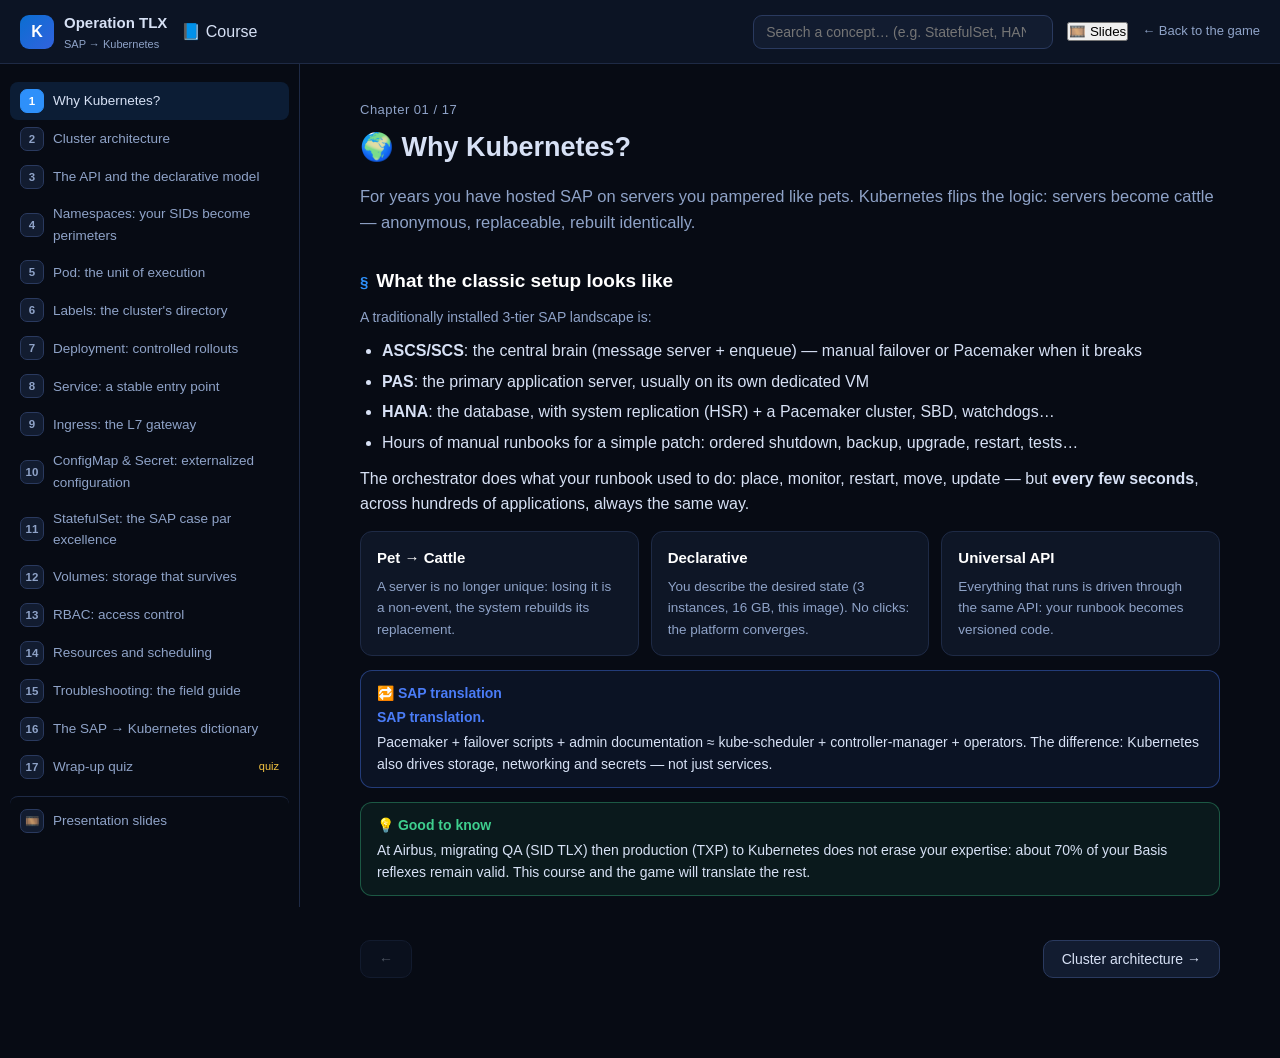
==== commit bfe9a019: "Add a 17-slide presentation deck (English) to the course" ====
--- a/cours.html
+++ b/cours.html
@@ -108,7 +108,29 @@
   padding:10px 18px;cursor:pointer;font-size:14px;max-width:48%}
 .ch-nav button:hover:enabled{border-color:var(--blue)}
 .ch-nav button:disabled{opacity:.35;cursor:default}
-.toc-item.finding{border:1px dashed rgba(245,197,66,.5)}
+/* slide viewer overlay */
+.slide-backdrop{position:fixed;inset:0;background:rgba(4,7,13,.92);z-index:100;display:none;flex-direction:column}
+.slide-backdrop.open{display:flex}
+.slide-bar{display:flex;align-items:center;gap:12px;padding:12px 20px;border-bottom:1px solid var(--line)}
+.slide-bar .title{font-weight:700;font-size:15px}
+.slide-bar .counter{color:var(--muted);font-size:13px;margin-left:auto}
+.slide-bar button{background:var(--panel2);border:1px solid var(--line2);color:var(--txt);border-radius:8px;padding:6px 12px;cursor:pointer;font-size:13px}
+.slide-bar button:hover{border-color:var(--blue)}
+.slide-body{flex:1;display:grid;place-items:center;padding:24px;overflow:auto}
+.slide{width:min(980px,92vw);background:var(--panel);border:1px solid var(--line2);border-radius:18px;padding:34px 40px;box-shadow:0 20px 60px rgba(0,0,0,.5)}
+.slide .s-head{display:flex;align-items:center;gap:14px;margin-bottom:18px}
+.slide .s-icon{font-size:40px}
+.slide .s-title{font-size:26px;font-weight:800;line-height:1.2}
+.slide .s-visual{background:#04070d;border:1px solid var(--line2);border-radius:12px;padding:16px;margin:16px 0;font-family:var(--mono);font-size:13px;line-height:1.5;overflow-x:auto;color:#cde3ff}
+.slide ul{margin:12px 0 12px 22px}
+.slide li{margin:7px 0;font-size:15px}
+.slide .s-map{margin-top:16px;padding:10px 14px;border-left:3px solid var(--kblue);background:rgba(74,124,247,.08);border-radius:8px;font-size:14px;color:var(--muted)}
+.slide .s-map b{color:var(--kblue)}
+.slide-nav{display:flex;justify-content:space-between;gap:12px;margin-top:18px}
+.slide-nav button{background:var(--panel2);border:1px solid var(--line2);color:var(--txt);border-radius:10px;padding:10px 20px;cursor:pointer;font-size:14px}
+.slide-nav button:hover:enabled{border-color:var(--blue)}
+.slide-nav button:disabled{opacity:.35;cursor:default}
+@media (max-width:640px){.slide{padding:22px 20px}.slide .s-title{font-size:20px}}
 </style>
 </head>
 <body>
@@ -121,12 +143,22 @@
   <span class="tag">📘 Course</span>
   <div class="spacer"></div>
   <input id="search" class="search" type="search" placeholder="Search a concept… (e.g. StatefulSet, HANA, PVC)">
+  <button class="btn ghost small" id="tb-slides" title="Presentation slides">🎞️ Slides</button>
   <a class="backlink" href="index.html">← Back to the game</a>
 </header>
 
 <div class="layout">
   <aside id="toc"></aside>
   <main><div id="content"></div></main>
+</div>
+
+<div id="slide-backdrop" class="slide-backdrop">
+  <div class="slide-bar">
+    <span class="title">🎞️ Operation TLX — Kubernetes concepts</span>
+    <span class="counter" id="slide-counter"></span>
+    <button id="slide-close">✕ Close</button>
+  </div>
+  <div class="slide-body" id="slide-body"></div>
 </div>
 
 <script>
@@ -608,6 +640,220 @@
 ];
 
 /* ================================================================
+   Slides (presentation deck)
+   ================================================================ */
+const SLIDES = [
+{ icon:"📦", title:"Container — the unit of packaging",
+  visual:`┌──────────────────────────────┐
+│  Container                   │
+│  • image (immutable)         │
+│  • process + libs            │
+│  • own filesystem namespace  │
+│  • isolated CPU / memory     │
+└──────────────────────────────┘`,
+  points:["A container is a process with its own isolated view of the OS (namespaces + cgroups).",
+          "It packages the application + its dependencies into an immutable image.",
+          "It does NOT run alone in Kubernetes: it lives inside a Pod."],
+  sap:"A container ≈ one SAP kernel instance (disp+work) packaged so it can run anywhere."},
+
+{ icon:"🫧", title:"Pod — the unit of execution",
+  visual:`Pod  (shared network + storage)
+  ├── container: disp-work   (port 3200, 3300)
+  ├── container: sidecar-logs
+  └── ephemeral volume`,
+  points:["Smallest unit Kubernetes deploys: 1+ containers sharing network, storage and lifecycle.",
+          "Pods are mortal: they die and get recreated with new names.",
+          "3 probes: liveness (restart if stuck), readiness (pull out of LB), startup (grace period)."],
+  sap:"A Pod ≈ one application server instance (PAS) — disposable, recreated by the Deployment."},
+
+{ icon:"🖥️", title:"Node — the muscle",
+  visual:`Node (VM / physical server)
+  ├── kubelet          (the agent)
+  ├── kube-proxy       (network)
+  ├── container runtime (containerd)
+  └── your Pods        (placed by the scheduler)`,
+  points:["A Node provides CPU, RAM and disk — like an old “application host”.",
+          "Nodes are interchangeable: the scheduler places pods, the kubelet runs them.",
+          "Never SSH the control plane; nodes are where your workloads live."],
+  sap:"A Node ≈ one VM host of your SAP landscape — cattle, not pet."},
+
+{ icon:"🧠", title:"Control plane — the brain",
+  visual:`kube-apiserver  ←  every request goes through here
+       │
+       ├── etcd            (the cluster's memory)
+       ├── scheduler       (places pods)
+       └── controller-mgr  (reconciles desired vs actual)`,
+  points:["The API server is the single front door (HTTPS/REST) — it IS the cluster.",
+          "etcd holds everything: back it up = back up the cluster.",
+          "Controllers run forever, comparing desired state to reality and fixing drift."],
+  sap:"Control plane ≈ ASCS + landscape database: the conductor of the whole system."},
+
+{ icon:"📦", title:"Namespace — your SID as a perimeter",
+  visual:`Cluster
+  ├── namespace: tlx   (QA)
+  ├── namespace: txp   (Prod)
+  └── namespace: kube-system`,
+  points:["A namespace = name, rights and quota compartment.",
+          "At Airbus: one SID = one namespace (TLX, TXP).",
+          "Namespaces isolate OBJECTS, not network/storage by default (use NetworkPolicy)."],
+  sap:"Namespace ≈ SID + SAP client + system group, merged into one concept."},
+
+{ icon:"🏷️", title:"Labels & selectors — the directory",
+  visual:`Pod  →  labels: { app: pas, sid: tlx, env: qa }
+Service selector →  matchLabels: { app: pas }`,
+  points:["A label is a key=value pair stuck on every object.",
+          "Nothing is “contained”: objects are LINKED by selectors.",
+          "Multi-dimensional: filter by any combination (app, sid, env, version)."],
+  sap:"Labels ≈ your structuring logic in T000, extended to pods, services, volumes, secrets."},
+
+{ icon:"🚀", title:"Deployment — controlled rollouts",
+  visual:`Deployment (replicas: 3)
+  └── ReplicaSet v2  (new image)
+        └── 3 Pods  ← rolling replace
+  └── ReplicaSet v1  (kept for rollback)`,
+  points:["Manages identical pods + rolling updates + revision history.",
+          "maxSurge / maxUnavailable control the rollout pace.",
+          "“kubectl rollout undo” in one second — instant rollback."],
+  sap:"Deployment ≈ replicable application server instances, driven by the cluster."},
+
+{ icon:"🔀", title:"Service — a stable entry point",
+  visual:`Service: pas-gw.tlx.svc.cluster.local
+  └── selector: app=pas
+        ├── Pod pas-abc
+        ├── Pod pas-def
+        └── Pod pas-ghi`,
+  points:["Pods die with ephemeral IPs; the Service gives a stable IP + DNS name.",
+          "ClusterIP (internal), NodePort (debug), LoadBalancer (public), ExternalName (alias).",
+          "CoreDNS resolves names natively — no hosts-file maintenance."],
+  sap:"Service ≈ naming via the message server (ms/…): reliable entry to moving instances."},
+
+{ icon:"🌐", title:"Ingress — the L7 gateway",
+  visual:`Internet → LoadBalancer → Ingress
+  ├── sap-tlx.airbus.internal  →  pas-gw:3300
+  └── TLS terminated here (cert-manager)`,
+  points:["Receives external HTTP/HTTPS and routes by hostname + path.",
+          "Terminates TLS automatically (Let's Encrypt via cert-manager).",
+          "Your datacenter reverse-proxy, declarative edition."],
+  sap:"Ingress ≈ the ICM/HTTP URL exposed to clients, but driven by YAML."},
+
+{ icon:"🔐", title:"ConfigMap & Secret — externalized config",
+  visual:`Image (immutable)
+  + ConfigMap  (profile params, readable)
+  + Secret     (passwords, base64, via Vault)`,
+  points:["Golden rule: one immutable image; config is injected at startup.",
+          "ConfigMap = readable config; Secret = sensitive data.",
+          "A Secret is NOT encrypted in etcd by default — use an external vault."],
+  sap:"ConfigMap ≈ SAP instance profiles; Secret ≈ SECSTORE / DB keys."},
+
+{ icon:"🏃", title:"StatefulSet — the SAP case",
+  visual:`StatefulSet: hana
+  ├── hana-0  (primary)   + PVC-0
+  ├── hana-1  (secondary) + PVC-1
+  └── podAntiAffinity: never on the same node`,
+  points:["Fixed, persistent identity: named pods, ordered startup, dedicated storage per replica.",
+          "Use it for anything with a “personality” (HANA, ASCS/ERS).",
+          "Headless Service gives per-pod DNS: hana-0.hana.tlx.svc.cluster.local."],
+  sap:"StatefulSet ≈ a named SAP instance; Pacemaker constraints become affinity."},
+
+{ icon:"💾", title:"PersistentVolume — storage that survives",
+  visual:`Pod → PVC (request) → PV (real disk) ← StorageClass (policy)
+Access modes: RWO (1 node) / ROX (many read) / RWX (many read-write)`,
+  points:["Pod storage is ephemeral; databases need a persistent volume.",
+          "PVC = the app's request; PV = the cluster's resource; StorageClass = the policy.",
+          "RWX (NFS-style) is the answer for shared /usr/sap/trans."],
+  sap:"PVC ≈ your dedicated DB volume; RWX PVC ≈ the shared transport directory."},
+
+{ icon:"🛂", title:"RBAC — who can do what",
+  visual:`Role (namespace) + RoleBinding  →  user/group
+ClusterRole + ClusterRoleBinding  →  cluster-wide
+ServiceAccount  →  a pod's identity`,
+  points:["Every action goes through the API server and is checked by RBAC.",
+          "Role/RoleBinding = namespace scope; ClusterRole = cluster scope.",
+          "ServiceAccount = the identity of a process, not a person."],
+  sap:"RBAC ≈ PFCG roles and authorizations — but versioned in YAML."},
+
+{ icon:"⚖️", title:"Resources & scheduling",
+  visual:`requests = guaranteed (scheduler uses these)
+limits   = ceiling (CPU throttles, memory kills)
+QoS: Guaranteed (req=lim) > Burstable > BestEffort`,
+  points:["requests = what the scheduler guarantees; limits = the hard ceiling.",
+          "Exceeding the memory limit → OOMKill (exit 137).",
+          "nodeSelector, podAntiAffinity, taints/tolerations control placement."],
+  sap:"requests/limits ≈ kernel & JVM memory settings, declared per instance in YAML."},
+
+{ icon:"📈", title:"HPA — autoscaling",
+  visual:`Deployment (3 replicas)
+  ↑ metrics (CPU > 70%)
+  └── HPA adds replicas automatically`,
+  points:["Scales replicas up/down on metrics (CPU, memory, custom).",
+          "Works with Deployments and StatefulSets.",
+          "The cluster reacts to load the way a human operator would — but instantly."],
+  sap:"HPA ≈ dynamic resource adjustment, but at application level, automatic."},
+
+{ icon:"🔧", title:"Troubleshooting — the field guide",
+  visual:`1. kubectl get pods | grep -v Running
+2. kubectl describe pod  → Events
+3. kubectl logs --previous
+4. kubectl top nodes/pods
+5. kubectl get events --sort-by`,
+  points:["ImagePullBackOff → image/registry/auth issue.",
+          "CrashLoopBackOff → process crashes in a loop (check logs --previous).",
+          "OOMKilled (137) → memory limit exceeded.",
+          "Pending → scheduler found no node (resources/affinity/taint)."],
+  sap:"The same diagnosis flow as Basis — but the cluster tells you why in the Events."},
+
+{ icon:"🗺️", title:"SAP → Kubernetes — the big picture",
+  visual:`SID  →  Namespace
+ASCS →  StatefulSet + Service
+PAS  →  Deployment (rolling)
+HANA →  StatefulSet + PVC
+PFCG →  RBAC
+CTS+ →  Git + GitOps`,
+  points:["70% of your Basis reflexes survive the migration.",
+          "The other 30% is vocabulary: a new name for each familiar concept.",
+          "Everything is declarative, versioned and reproducible."],
+  sap:"You are not learning a new universe — you are translating it."}
+];
+
+/* ----- slide viewer ----- */
+let slideIdx = 0;
+function openSlides(i){
+  slideIdx = (i==null?0:i);
+  const bd = $("#slide-backdrop");
+  bd.classList.add("open");
+  renderSlide();
+  document.addEventListener("keydown", slideKey);
+}
+function closeSlides(){
+  $("#slide-backdrop").classList.remove("open");
+  document.removeEventListener("keydown", slideKey);
+}
+function slideKey(e){
+  if(e.key==="Escape") closeSlides();
+  if(e.key==="ArrowRight") nextSlide();
+  if(e.key==="ArrowLeft") prevSlide();
+}
+function renderSlide(){
+  const s = SLIDES[slideIdx];
+  $("#slide-counter").textContent = (slideIdx+1) + " / " + SLIDES.length;
+  $("#slide-body").innerHTML = `
+    <div class="slide">
+      <div class="s-head"><span class="s-icon">${s.icon}</span><span class="s-title">${s.title}</span></div>
+      <div class="s-visual">${s.visual}</div>
+      <ul>${s.points.map(p=>`<li>${p}</li>`).join("")}</ul>
+      <div class="s-map"><b>🔁 SAP translation:</b> ${s.sap}</div>
+      <div class="slide-nav">
+        <button id="slide-prev" ${slideIdx===0?"disabled":""}>← Prev</button>
+        <button id="slide-next" ${slideIdx===SLIDES.length-1?"disabled":""}>Next →</button>
+      </div>
+    </div>`;
+  $("#slide-prev").addEventListener("click", prevSlide);
+  $("#slide-next").addEventListener("click", nextSlide);
+}
+function prevSlide(){ if(slideIdx>0){ slideIdx--; renderSlide(); } }
+function nextSlide(){ if(slideIdx<SLIDES.length-1){ slideIdx++; renderSlide(); } }
+
+/* ================================================================
    Rendering
    ================================================================ */
 const $ = s => document.querySelector(s);
@@ -701,6 +947,14 @@
 $("#toc").addEventListener("click", e=>{
   const it = e.target.closest(".toc-item"); if(it) show(+it.dataset.i);
 });
+const slidesEntry = document.createElement("div");
+slidesEntry.className = "toc-item";
+slidesEntry.style.marginTop = "10px";
+slidesEntry.style.borderTop = "1px solid var(--line)";
+slidesEntry.style.paddingTop = "12px";
+slidesEntry.innerHTML = '<span class="n">🎞️</span><span>Presentation slides</span>';
+slidesEntry.addEventListener("click", ()=>openSlides(0));
+$("#toc").appendChild(slidesEntry);
 document.addEventListener("keydown", e=>{
   if(e.target.tagName==="INPUT"||e.target.tagName==="TEXTAREA") return;
   if(e.key==="ArrowRight") show(cur+1);
@@ -731,6 +985,12 @@
 /* init (direct chapter access: ?ch=7) */
 const want = new URLSearchParams(location.search).get("ch");
 show(want ? Math.min(CHAPTERS.length-1, Math.max(0, +want-1)) : 0);
+$("#tb-slides").addEventListener("click", ()=>openSlides(0));
+$("#slide-close").addEventListener("click", closeSlides);
+$("#slide-backdrop").addEventListener("click", e=>{
+  if(e.target.id==="slide-backdrop") closeSlides();
+});
+if(new URLSearchParams(location.search).get("slides")) openSlides(0);
 </script>
 </body>
 </html>
